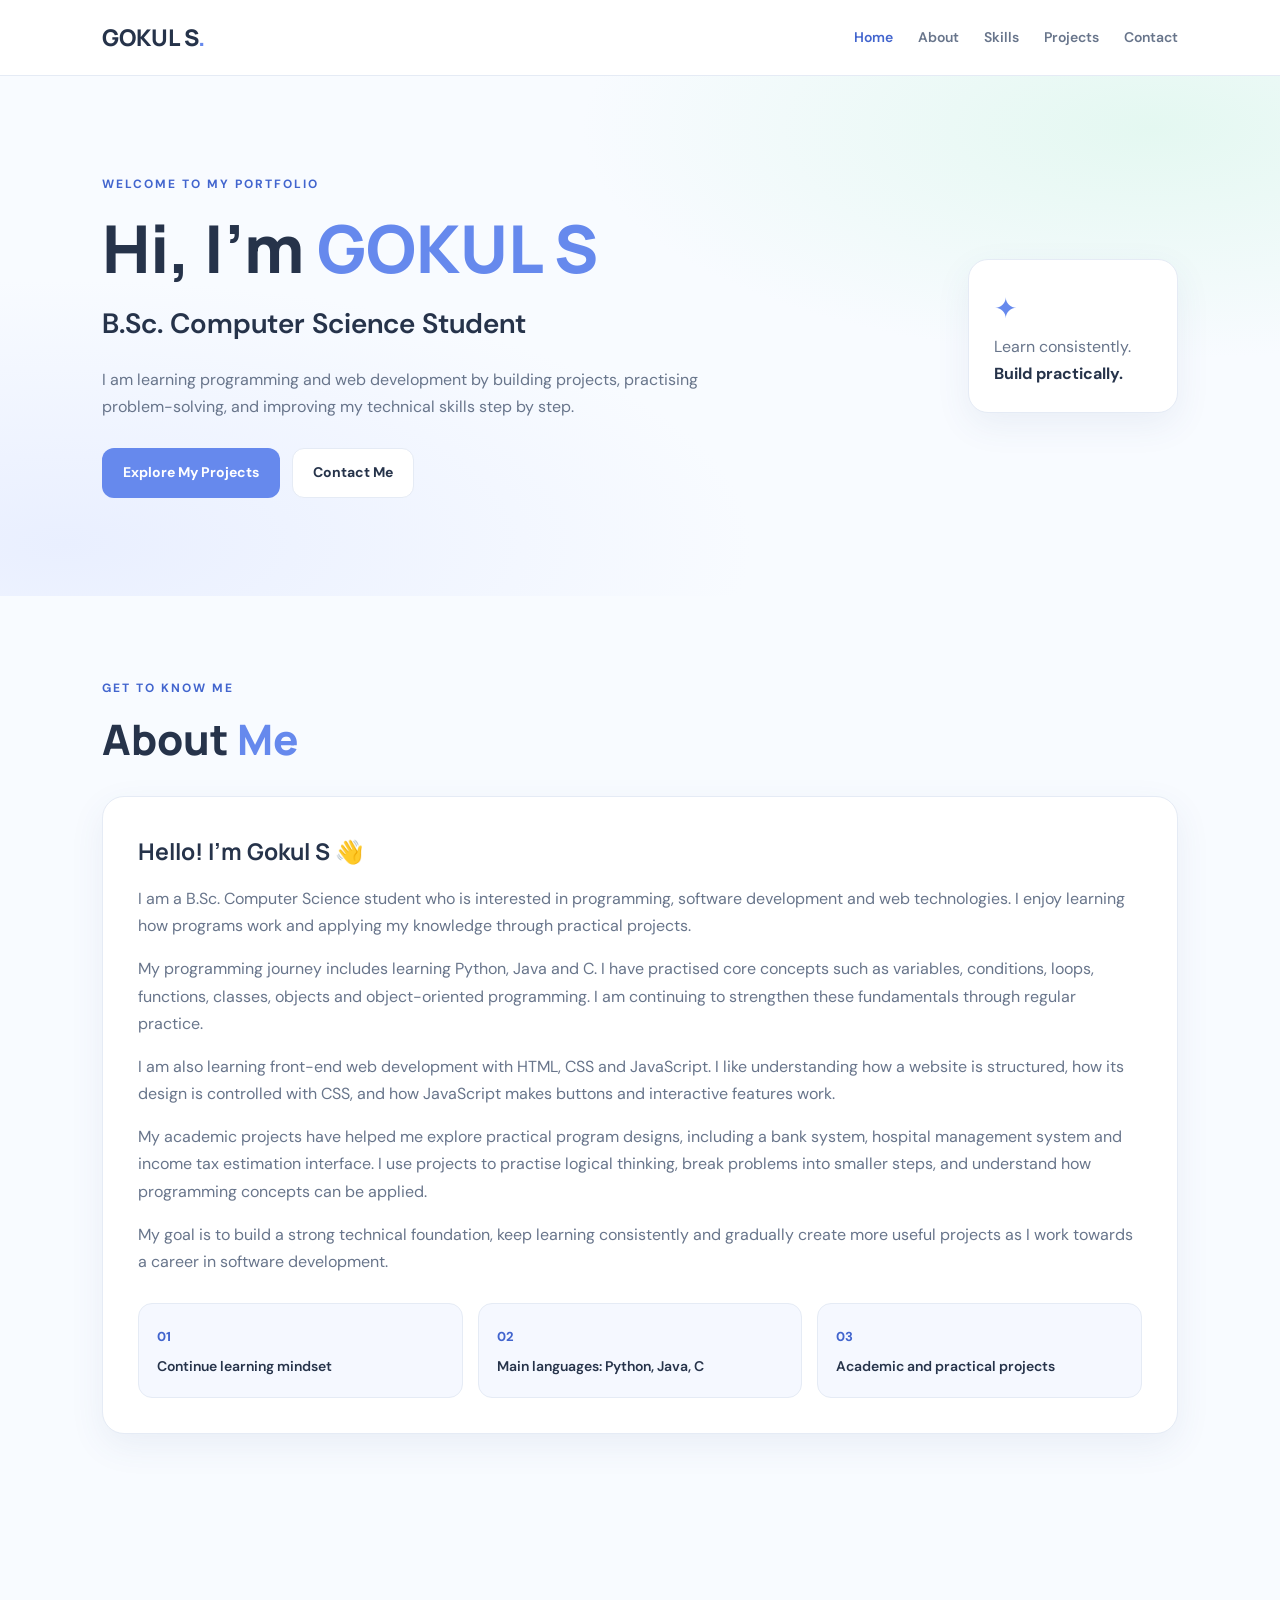
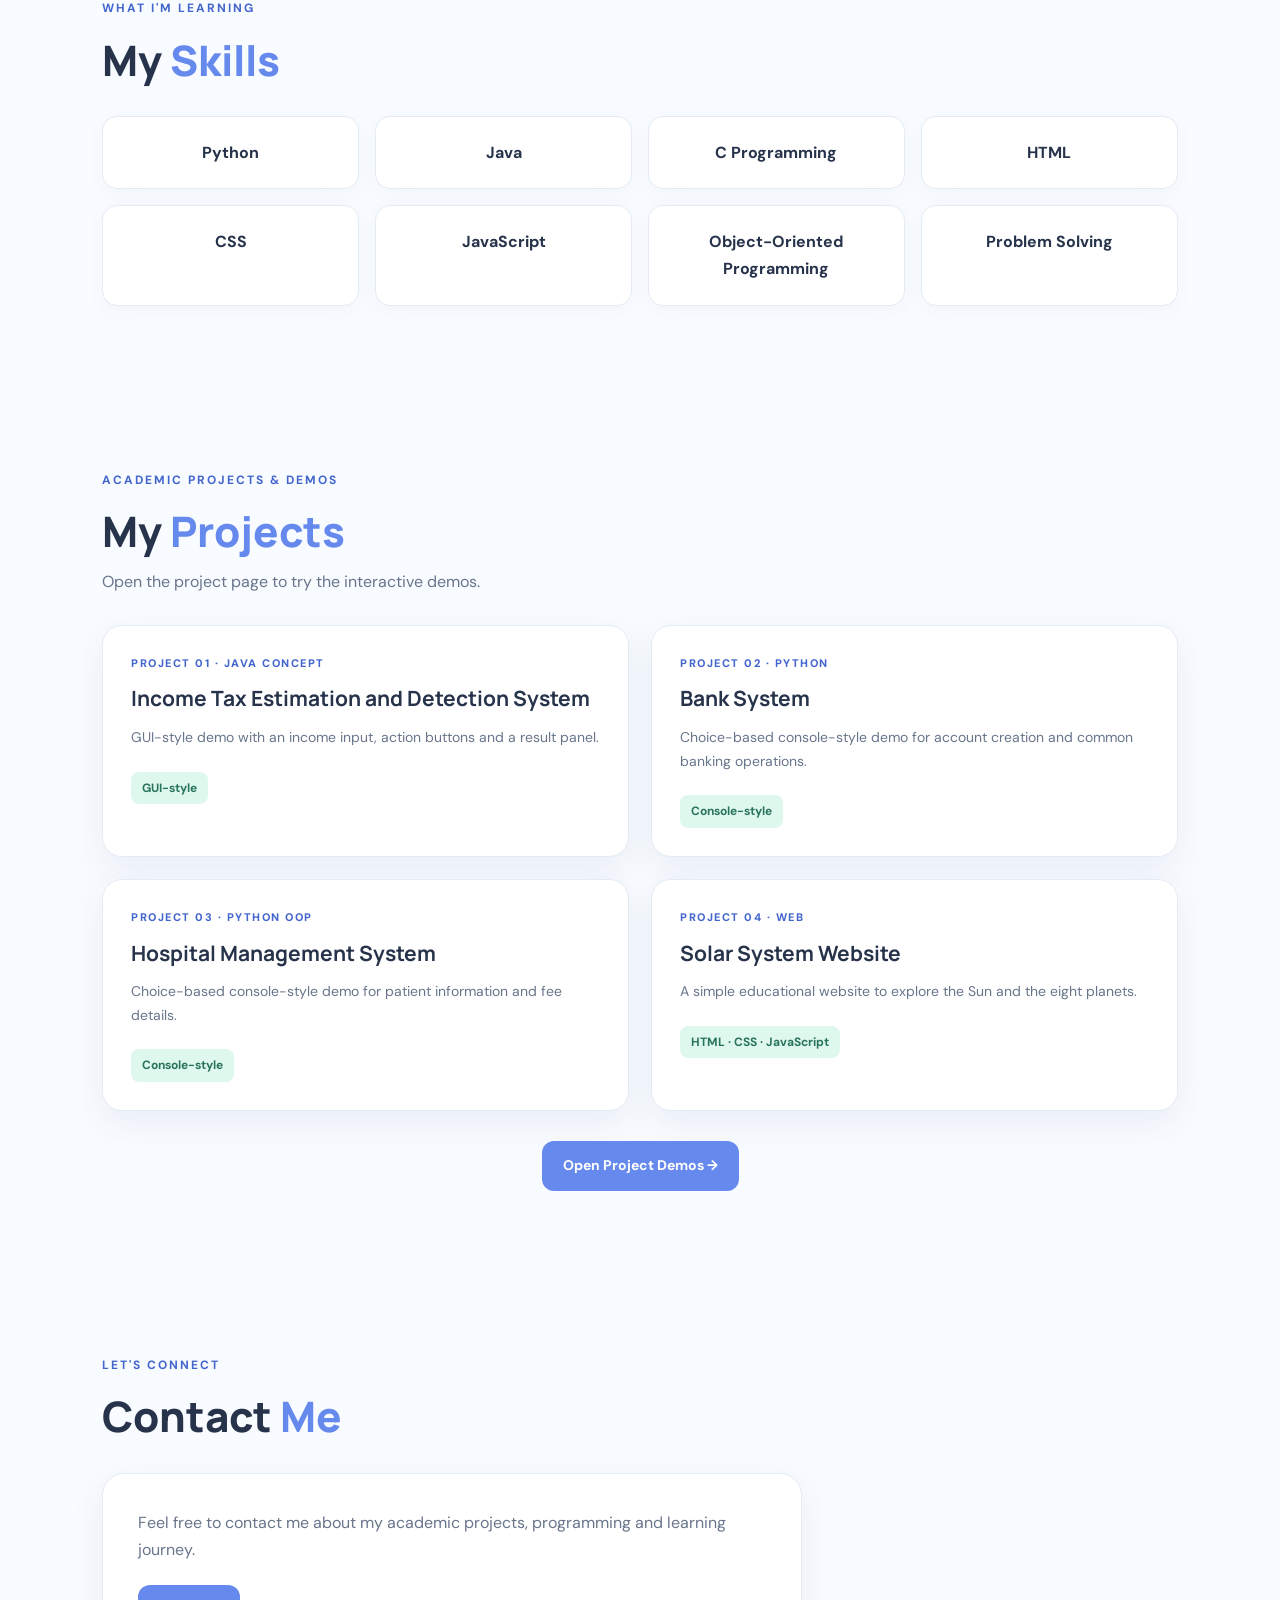
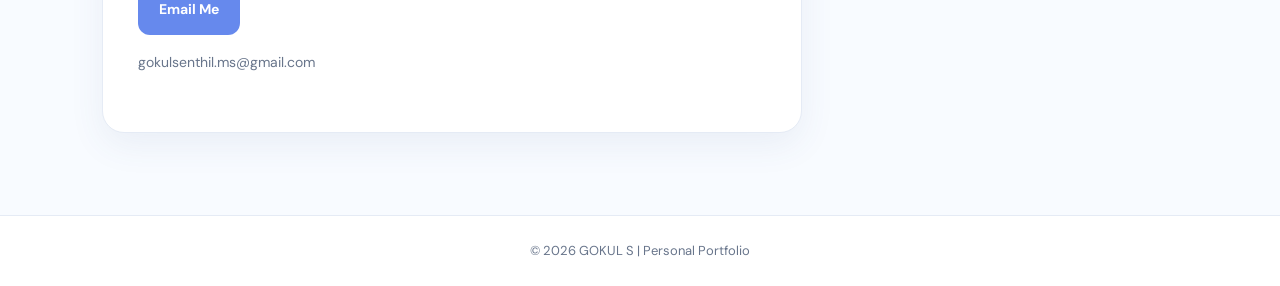
==== index.html @ 6795853d "Initial portfolio website" ====
<!DOCTYPE html>
<html lang="en">
<head>
  <meta charset="UTF-8">
  <meta name="viewport" content="width=device-width, initial-scale=1.0">
  <title>GOKUL S | Personal Portfolio</title>
  <link rel="stylesheet" href="css/style.css">
</head>
<body>
  <header class="navbar">
    <a href="index.html" class="logo">GOKUL S<span>.</span></a>
    <nav class="nav-links" aria-label="Main navigation">
      <a href="#home" class="active-link">Home</a>
      <a href="#about">About</a>
      <a href="#skills">Skills</a>
      <a href="#projects">Projects</a>
      <a href="#contact">Contact</a>
    </nav>
  </header>

  <main>
    <section id="home" class="hero section">
      <div class="hero-content">
        <p class="eyebrow">WELCOME TO MY PORTFOLIO</p>
        <h1>Hi, I'm <span>GOKUL S</span></h1>
        <h2>B.Sc. Computer Science Student</h2>
        <p class="hero-description">
          I am learning programming and web development by building projects,
          practising problem-solving, and improving my technical skills step by step.
        </p>
        <div class="hero-buttons">
          <a href="#projects" class="btn primary-btn">Explore My Projects</a>
          <a href="#contact" class="btn secondary-btn">Contact Me</a>
        </div>
      </div>
      <div class="hero-note">
        <span class="note-icon">✦</span>
        <p>Learn consistently.<br><strong>Build practically.</strong></p>
      </div>
    </section>

    <section id="about" class="section">
      <div class="section-heading">
        <p class="eyebrow">GET TO KNOW ME</p>
        <h2>About <span>Me</span></h2>
      </div>
      <div class="about-card">
        <h3>Hello! I'm Gokul S 👋</h3>
        <p>
          I am a B.Sc. Computer Science student who is interested in programming,
          software development and web technologies. I enjoy learning how programs
          work and applying my knowledge through practical projects.
        </p>
        <p>
          My programming journey includes learning Python, Java and C. I have
          practised core concepts such as variables, conditions, loops, functions,
          classes, objects and object-oriented programming. I am continuing to
          strengthen these fundamentals through regular practice.
        </p>
        <p>
          I am also learning front-end web development with HTML, CSS and
          JavaScript. I like understanding how a website is structured, how its
          design is controlled with CSS, and how JavaScript makes buttons and
          interactive features work.
        </p>
        <p>
          My academic projects have helped me explore practical program designs,
          including a bank system, hospital management system and income tax
          estimation interface. I use projects to practise logical thinking,
          break problems into smaller steps, and understand how programming
          concepts can be applied.
        </p>
        <p>
          My goal is to build a strong technical foundation, keep learning
          consistently and gradually create more useful projects as I work towards
          a career in software development.
        </p>
        <div class="facts">
          <div class="fact"><span>01</span><p>Continue learning mindset</p></div>
          <div class="fact"><span>02</span><p>Main languages: Python, Java, C</p></div>
          <div class="fact"><span>03</span><p>Academic and practical projects</p></div>
        </div>
      </div>
    </section>

    <section id="skills" class="section">
      <div class="section-heading">
        <p class="eyebrow">WHAT I'M LEARNING</p>
        <h2>My <span>Skills</span></h2>
      </div>
      <div class="skills-grid">
        <div class="skill-card">Python</div>
        <div class="skill-card">Java</div>
        <div class="skill-card">C Programming</div>
        <div class="skill-card">HTML</div>
        <div class="skill-card">CSS</div>
        <div class="skill-card">JavaScript</div>
        <div class="skill-card">Object-Oriented Programming</div>
        <div class="skill-card">Problem Solving</div>
      </div>
    </section>

    <section id="projects" class="section">
      <div class="section-heading">
        <p class="eyebrow">ACADEMIC PROJECTS & DEMOS</p>
        <h2>My <span>Projects</span></h2>
        <p class="section-intro">Open the project page to try the interactive demos.</p>
      </div>
      <div class="projects-grid">
        <article class="project-card">
          <p class="project-number">PROJECT 01 · JAVA CONCEPT</p>
          <h3>Income Tax Estimation and Detection System</h3>
          <p>GUI-style demo with an income input, action buttons and a result panel.</p>
          <span class="tag">GUI-style</span>
        </article>
        <article class="project-card">
          <p class="project-number">PROJECT 02 · PYTHON</p>
          <h3>Bank System</h3>
          <p>Choice-based console-style demo for account creation and common banking operations.</p>
          <span class="tag">Console-style</span>
        </article>
        <article class="project-card">
          <p class="project-number">PROJECT 03 · PYTHON OOP</p>
          <h3>Hospital Management System</h3>
          <p>Choice-based console-style demo for patient information and fee details.</p>
          <span class="tag">Console-style</span>
        </article>
        <article class="project-card">
          <p class="project-number">PROJECT 04 · WEB</p>
          <h3>Solar System Website</h3>
          <p>A simple educational website to explore the Sun and the eight planets.</p>
          <span class="tag">HTML · CSS · JavaScript</span>
        </article>
      </div>
      <div class="center-action">
        <a href="project.html" class="btn primary-btn">Open Project Demos →</a>
      </div>
    </section>

    <section id="contact" class="section">
      <div class="section-heading">
        <p class="eyebrow">LET'S CONNECT</p>
        <h2>Contact <span>Me</span></h2>
      </div>
      <div class="contact-card">
        <p>Feel free to contact me about my academic projects, programming and learning journey.</p>
        <a href="mailto:gokulsenthil.ms@gmail.com" class="btn primary-btn">Email Me</a>
        <p class="email-address">gokulsenthil.ms@gmail.com</p>
      </div>
    </section>
  </main>

  <footer><p>© 2026 GOKUL S | Personal Portfolio</p></footer>
  <script src="js/script.js"></script>
</body>
</html>
---- css/style.css ----
@import url('https://fonts.googleapis.com/css2?family=DM+Sans:wght@400;500;600;700&family=Manrope:wght@400;500;600;700;800&display=swap');

:root {
  --bg: #f8fbff;
  --white: #ffffff;
  --blue: #6689ed;
  --blue-dark: #4265ce;
  --mint: #dff8ee;
  --text: #26334a;
  --muted: #68758b;
  --border: #e5ebf5;
  --shadow: 0 12px 35px rgba(64, 92, 145, 0.08);
}

* {
  box-sizing: border-box;
  margin: 0;
  padding: 0;
}

html {
  scroll-behavior: smooth;
  scroll-padding-top: 90px;
}

body {
  font-family: 'DM Sans', sans-serif;
  background: var(--bg);
  color: var(--text);
  line-height: 1.7;
}

a {
  text-decoration: none;
  color: inherit;
}

button,
input,
select {
  font: inherit;
}

button {
  cursor: pointer;
}

.navbar {
  width: 100%;
  min-height: 76px;
  padding: 16px 8%;
  display: flex;
  align-items: center;
  justify-content: space-between;
  gap: 24px;
  background: rgba(255, 255, 255, 0.97);
  border-bottom: 1px solid var(--border);
  position: sticky;
  top: 0;
  z-index: 100;
}

.logo {
  font-family: 'Manrope', sans-serif;
  font-size: 23px;
  font-weight: 800;
  white-space: nowrap;
}

.logo span,
h1 span,
h2 span {
  color: var(--blue);
}

.nav-links {
  display: flex;
  align-items: center;
  flex-wrap: wrap;
  gap: 25px;
}

.nav-links a {
  color: var(--muted);
  font-size: 14px;
  font-weight: 600;
}

.nav-links a:hover,
.nav-links a.active-link {
  color: var(--blue-dark);
}

.section {
  padding: 82px 8%;
  scroll-margin-top: 76px;
}

.hero {
  min-height: 520px;
  display: flex;
  align-items: center;
  justify-content: space-between;
  gap: 40px;
  background:
    radial-gradient(ellipse at 90% 10%, #e4f8f1 0, transparent 35%),
    radial-gradient(ellipse at 5% 90%, #e9efff 0, transparent 40%),
    var(--bg);
}

.hero-content {
  max-width: 760px;
}

.eyebrow {
  color: var(--blue-dark);
  font-size: 12px;
  font-weight: 700;
  letter-spacing: 2px;
  margin-bottom: 15px;
}

.hero h1,
.demo-heading h1 {
  font-family: 'Manrope', sans-serif;
  font-size: clamp(38px, 6vw, 66px);
  line-height: 1.2;
  font-weight: 800;
  margin-bottom: 12px;
}

.hero h2 {
  font-size: clamp(20px, 3vw, 28px);
  font-weight: 600;
  margin-bottom: 18px;
}

.hero-description {
  max-width: 620px;
  color: var(--muted);
  margin-bottom: 28px;
}

.hero-buttons,
.button-row {
  display: flex;
  flex-wrap: wrap;
  gap: 12px;
}

.hero-note {
  flex: 0 0 210px;
  padding: 25px;
  border-radius: 20px;
  background: white;
  border: 1px solid var(--border);
  box-shadow: var(--shadow);
}

.note-icon {
  color: var(--blue);
  font-size: 28px;
}

.hero-note p {
  color: var(--muted);
}

.hero-note strong {
  color: var(--text);
}

.btn {
  display: inline-flex;
  justify-content: center;
  align-items: center;
  gap: 8px;
  padding: 12px 20px;
  border-radius: 12px;
  font-size: 14px;
  font-weight: 700;
  border: 1px solid transparent;
  transition: background 0.2s ease, color 0.2s ease;
}

.primary-btn {
  background: var(--blue);
  color: white;
}

.primary-btn:hover {
  background: var(--blue-dark);
}

.secondary-btn {
  background: white;
  color: var(--text);
  border-color: var(--border);
}

.secondary-btn:hover {
  background: var(--mint);
}

.section-heading {
  margin-bottom: 30px;
}

.section-heading h2,
.demo-title h2 {
  font-family: 'Manrope', sans-serif;
  font-size: clamp(30px, 4vw, 42px);
  line-height: 1.25;
  font-weight: 800;
}

.section-intro {
  color: var(--muted);
  margin-top: 10px;
}

.about-card,
.contact-card {
  background: var(--white);
  padding: 35px;
  border: 1px solid var(--border);
  border-radius: 22px;
  box-shadow: var(--shadow);
}

.about-card h3 {
  font-family: 'Manrope', sans-serif;
  font-size: 23px;
  margin-bottom: 14px;
}

.about-card > p {
  color: var(--muted);
  margin-bottom: 16px;
}

.facts {
  display: grid;
  grid-template-columns: repeat(3, minmax(0, 1fr));
  gap: 15px;
  margin-top: 28px;
}

.fact {
  padding: 18px;
  background: #f5f8ff;
  border: 1px solid var(--border);
  border-radius: 14px;
}

.fact span {
  color: var(--blue-dark);
  font-size: 13px;
  font-weight: 800;
}

.fact p {
  margin-top: 6px;
  font-weight: 600;
  font-size: 14px;
}

.skills-grid {
  display: grid;
  grid-template-columns: repeat(4, minmax(0, 1fr));
  gap: 16px;
}

.skill-card {
  padding: 22px 14px;
  text-align: center;
  font-weight: 700;
  background: white;
  border: 1px solid var(--border);
  border-radius: 15px;
  box-shadow: 0 5px 20px rgba(64, 92, 145, 0.04);
}

.skill-card:hover {
  background: var(--mint);
}

.projects-grid {
  display: grid;
  grid-template-columns: repeat(2, minmax(0, 1fr));
  gap: 22px;
}

.project-card {
  min-width: 0;
  padding: 28px;
  background: white;
  border: 1px solid var(--border);
  border-radius: 20px;
  box-shadow: var(--shadow);
}

.project-number {
  color: var(--blue-dark);
  font-size: 11px;
  letter-spacing: 1.5px;
  font-weight: 800;
  margin-bottom: 12px;
}

.project-card h3 {
  font-family: 'Manrope', sans-serif;
  font-size: 21px;
  line-height: 1.4;
  margin-bottom: 12px;
}

.project-card > p:not(.project-number) {
  color: var(--muted);
  font-size: 14px;
  margin-bottom: 18px;
}

.tag {
  display: inline-block;
  margin: 4px 5px 0 0;
  padding: 6px 11px;
  background: var(--mint);
  color: #28735c;
  border-radius: 8px;
  font-size: 12px;
  font-weight: 700;
}

.center-action {
  text-align: center;
  margin-top: 30px;
}

.contact-card {
  max-width: 700px;
}

.contact-card > p {
  color: var(--muted);
  margin-bottom: 22px;
}

.email-address {
  margin-top: 16px;
  font-size: 14px;
  overflow-wrap: anywhere;
}

footer {
  padding: 24px 8%;
  text-align: center;
  color: var(--muted);
  font-size: 13px;
  background: white;
  border-top: 1px solid var(--border);
}

/* Project demo page */

.demo-heading {
  text-align: center;
  padding-bottom: 35px;
}

.demo-heading > p:not(.eyebrow) {
  max-width: 720px;
  color: var(--muted);
  margin: 0 auto 22px;
}

.demo-heading h1 {
  margin-bottom: 16px;
}

.demo-section {
  padding-top: 45px;
}

.demo-title {
  margin-bottom: 25px;
}

.demo-title h2 {
  font-size: clamp(25px, 3.5vw, 34px);
  margin-bottom: 10px;
}

.demo-title > p:not(.project-number) {
  color: var(--muted);
}

.app-panel {
  overflow: hidden;
  background: white;
  border: 1px solid var(--border);
  border-radius: 20px;
  box-shadow: var(--shadow);
  max-width: 850px;
}

.tax-app {
  margin: 0 auto;
}

.app-topbar {
  display: flex;
  align-items: center;
  gap: 7px;
  padding: 14px 18px;
  background: #f0f4fc;
  border-bottom: 1px solid var(--border);
  font-size: 13px;
}

.app-topbar strong {
  margin-left: 10px;
}

.window-dot {
  width: 9px;
  height: 9px;
  border-radius: 50%;
  background: #aab8d2;
}

.app-body {
  padding: 28px;
}

.app-body label,
.console-controls label {
  display: block;
  font-weight: 700;
  font-size: 14px;
  margin-bottom: 8px;
}

.app-body input,
.console-controls select,
.mini-form input {
  width: 100%;
  padding: 12px 14px;
  border: 1px solid #d9e2f1;
  border-radius: 10px;
  background: white;
  color: var(--text);
  outline-color: var(--blue);
}

.app-body .button-row {
  margin-top: 16px;
}

.result-box {
  margin-top: 20px;
  padding: 17px;
  background: #f4f7ff;
  border: 1px solid var(--border);
  border-radius: 12px;
  white-space: pre-line;
}

.demo-disclaimer {
  color: var(--muted);
  font-size: 12px;
  margin-top: 14px;
}

/* Console-style bank and hospital demos */

.console-panel {
  max-width: 900px;
  overflow: hidden;
  background: #111827;
  color: #d7e5f3;
  border-radius: 18px;
  border: 1px solid #263449;
  box-shadow: var(--shadow);
}

.console-header {
  padding: 13px 18px;
  background: #1c2738;
  color: #d7e5f3;
  font: 600 13px monospace;
  border-bottom: 1px solid #344256;
}

.console-header span {
  color: #8ce1b7;
  margin-right: 9px;
}

.console-output {
  min-height: 185px;
  padding: 22px;
  white-space: pre-wrap;
  overflow-wrap: anywhere;
  font: 14px/1.8 Consolas, 'Courier New', monospace;
  color: #c7f9d4;
}

.console-controls {
  padding: 20px;
  border-top: 1px solid #344256;
  background: #182233;
}

.console-controls label {
  color: #e2e8f0;
}

.console-controls select,
.mini-form input {
  margin-bottom: 14px;
  background: #111827;
  color: #e5edf7;
  border-color: #42516a;
}

.mini-form {
  display: grid;
  grid-template-columns: repeat(2, minmax(0, 1fr));
  gap: 10px;
}

.mini-form label {
  grid-column: 1 / -1;
  margin: 0;
  font-size: 12px;
}

.mini-form input {
  margin-bottom: 8px;
}

.console-btn {
  background: #8ce1b7;
  color: #10251b;
}

.console-btn:hover {
  background: #b0f1ce;
}

.console-reset {
  background: transparent;
  border-color: #56657a;
  color: #e5edf7;
}

.console-controls .btn {
  margin: 8px 8px 0 0;
}

/* Simple Solar System website demo */

.solar-app {
  max-width: 950px;
  margin: 0 auto;
}

.solar-system-illustration {
  min-height: 235px;
  padding: 24px;
  display: flex;
  align-items: center;
  justify-content: center;
  flex-wrap: wrap;
  gap: 14px;
  background: radial-gradient(circle at center, #f1f4ff, #e9f8f4);
}

.sun-orb {
  width: 62px;
  height: 62px;
  border-radius: 50%;
  display: flex;
  align-items: center;
  justify-content: center;
  background: #ffd36b;
  color: #654615;
  font-size: 11px;
  font-weight: 800;
  box-shadow: 0 0 28px #ffe6a1;
}

.solar-planet {
  width: 44px;
  height: 44px;
  border-radius: 50%;
  border: 3px solid rgba(255, 255, 255, 0.8);
  color: #172238;
  font-size: 11px;
  font-weight: 800;
  box-shadow: 0 3px 10px rgba(35, 55, 90, 0.15);
}

.solar-planet.selected-solar-planet {
  outline: 3px solid var(--blue);
  outline-offset: 3px;
}

.mercury-planet { background: #a8abb2; }
.venus-planet { background: #e5bd88; }
.earth-planet { background: #70b9f4; }
.mars-planet { background: #e78363; }
.jupiter-planet { background: #d8b18b; }
.saturn-planet { background: #e4d09c; }
.uranus-planet { background: #9bdfe2; }
.neptune-planet { background: #6e8df2; }

.solar-info {
  padding: 28px;
}

.solar-info h3 {
  font: 800 30px 'Manrope', sans-serif;
  margin-bottom: 8px;
}

.solar-info > p:not(.eyebrow) {
  color: var(--muted);
  margin-bottom: 12px;
}

.solar-distance {
  font-size: 13px;
}

.solar-info .button-row {
  margin-top: 20px;
}

/* Responsive layout */

@media (max-width: 900px) {
  .navbar {
    padding: 15px 5%;
    flex-wrap: wrap;
  }

  .nav-links {
    gap: 15px;
  }

  .section {
    padding: 65px 5%;
  }

  .skills-grid {
    grid-template-columns: repeat(2, minmax(0, 1fr));
  }

  .hero {
    align-items: flex-start;
    flex-direction: column;
    justify-content: center;
  }

  .hero-note {
    flex-basis: auto;
    width: min(100%, 300px);
  }
}

@media (max-width: 600px) {
  .navbar {
    justify-content: center;
  }

  .logo {
    width: 100%;
    text-align: center;
  }

  .nav-links {
    justify-content: center;
    gap: 10px 14px;
  }

  .nav-links a {
    font-size: 12px;
  }

  .section {
    padding: 50px 5%;
  }

  .hero {
    min-height: 430px;
  }

  .hero h1 {
    font-size: 39px;
  }

  .about-card,
  .contact-card,
  .project-card,
  .app-body,
  .solar-info {
    padding: 22px;
  }

  .facts,
  .projects-grid {
    grid-template-columns: 1fr;
  }

  .skills-grid {
    gap: 10px;
  }

  .skill-card {
    padding: 16px 8px;
    font-size: 13px;
  }

  .mini-form {
    grid-template-columns: 1fr;
  }

  .console-output {
    font-size: 12px;
    padding: 16px;
  }

  .solar-system-illustration {
    gap: 12px;
  }
}
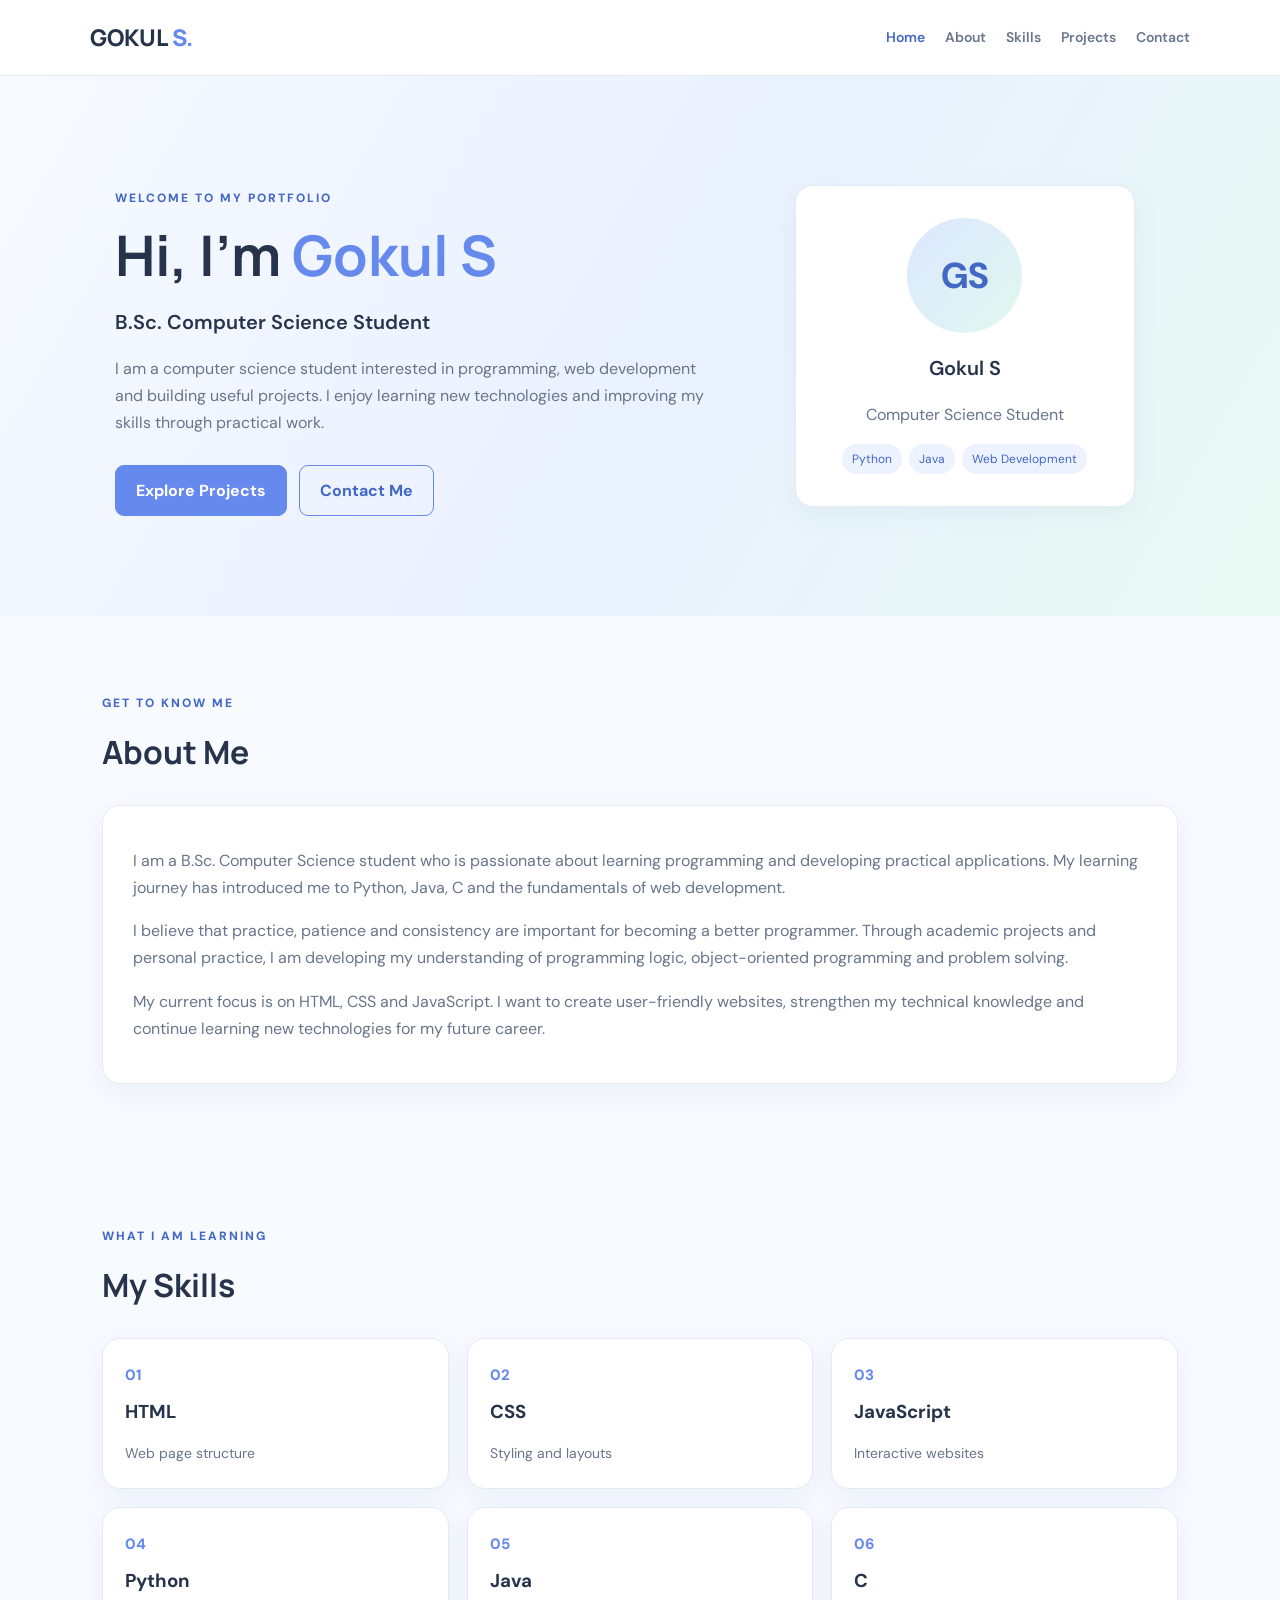
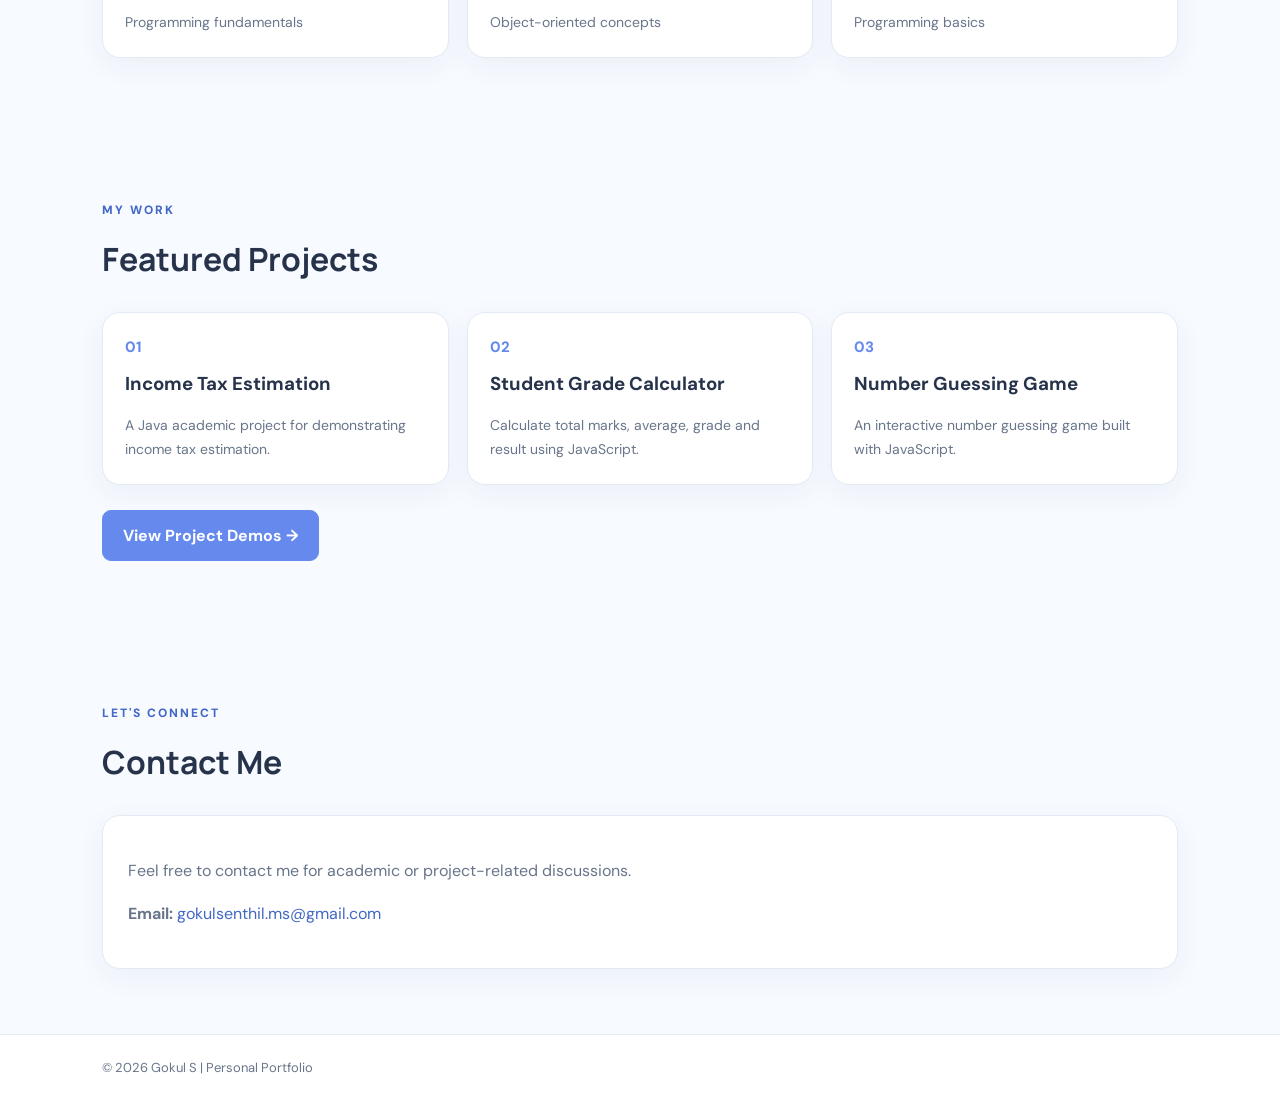
==== commit 5c1676d5: "Update portfolio navigation" ====
--- a/index.html
+++ b/index.html
@@ -1,156 +1,189 @@
 <!DOCTYPE html>
 <html lang="en">
 <head>
-  <meta charset="UTF-8">
-  <meta name="viewport" content="width=device-width, initial-scale=1.0">
-  <title>GOKUL S | Personal Portfolio</title>
-  <link rel="stylesheet" href="css/style.css">
+    <meta charset="UTF-8">
+    <meta name="viewport" content="width=device-width, initial-scale=1.0">
+    <title>Gokul S | Portfolio</title>
+    <link rel="stylesheet" href="css/style.css">
+    <script src="js/script.js" defer></script>
 </head>
 <body>
-  <header class="navbar">
-    <a href="index.html" class="logo">GOKUL S<span>.</span></a>
-    <nav class="nav-links" aria-label="Main navigation">
-      <a href="#home" class="active-link">Home</a>
-      <a href="#about">About</a>
-      <a href="#skills">Skills</a>
-      <a href="#projects">Projects</a>
-      <a href="#contact">Contact</a>
+
+<header class="navbar">
+    <a href="index.html" class="logo">GOKUL<span> S.</span></a>
+
+    <nav>
+        <a href="index.html" class="active">Home</a>
+        <a href="#about">About</a>
+        <a href="#skills">Skills</a>
+        <a href="project.html">Projects</a>
+        <a href="#contact">Contact</a>
     </nav>
-  </header>
+</header>
 
-  <main>
-    <section id="home" class="hero section">
-      <div class="hero-content">
-        <p class="eyebrow">WELCOME TO MY PORTFOLIO</p>
-        <h1>Hi, I'm <span>GOKUL S</span></h1>
-        <h2>B.Sc. Computer Science Student</h2>
-        <p class="hero-description">
-          I am learning programming and web development by building projects,
-          practising problem-solving, and improving my technical skills step by step.
-        </p>
-        <div class="hero-buttons">
-          <a href="#projects" class="btn primary-btn">Explore My Projects</a>
-          <a href="#contact" class="btn secondary-btn">Contact Me</a>
+<main>
+    <section id="home" class="hero">
+        <div class="hero-content">
+            <p class="eyebrow">WELCOME TO MY PORTFOLIO</p>
+            <h1>Hi, I'm <span>Gokul S</span></h1>
+            <h2>B.Sc. Computer Science Student</h2>
+            <p>
+                I am a computer science student interested in programming,
+                web development and building useful projects.
+                I enjoy learning new technologies and improving my skills
+                through practical work.
+            </p>
+
+            <div class="hero-buttons">
+                <a href="project.html" class="btn">Explore Projects</a>
+                <a href="#contact" class="btn btn-outline">Contact Me</a>
+            </div>
         </div>
-      </div>
-      <div class="hero-note">
-        <span class="note-icon">✦</span>
-        <p>Learn consistently.<br><strong>Build practically.</strong></p>
-      </div>
+
+        <div class="hero-card">
+            <div class="avatar">GS</div>
+            <h2>Gokul S</h2>
+            <p>Computer Science Student</p>
+
+            <div class="mini-tags">
+                <span>Python</span>
+                <span>Java</span>
+                <span>Web Development</span>
+            </div>
+        </div>
     </section>
 
     <section id="about" class="section">
-      <div class="section-heading">
         <p class="eyebrow">GET TO KNOW ME</p>
-        <h2>About <span>Me</span></h2>
-      </div>
-      <div class="about-card">
-        <h3>Hello! I'm Gokul S 👋</h3>
-        <p>
-          I am a B.Sc. Computer Science student who is interested in programming,
-          software development and web technologies. I enjoy learning how programs
-          work and applying my knowledge through practical projects.
-        </p>
-        <p>
-          My programming journey includes learning Python, Java and C. I have
-          practised core concepts such as variables, conditions, loops, functions,
-          classes, objects and object-oriented programming. I am continuing to
-          strengthen these fundamentals through regular practice.
-        </p>
-        <p>
-          I am also learning front-end web development with HTML, CSS and
-          JavaScript. I like understanding how a website is structured, how its
-          design is controlled with CSS, and how JavaScript makes buttons and
-          interactive features work.
-        </p>
-        <p>
-          My academic projects have helped me explore practical program designs,
-          including a bank system, hospital management system and income tax
-          estimation interface. I use projects to practise logical thinking,
-          break problems into smaller steps, and understand how programming
-          concepts can be applied.
-        </p>
-        <p>
-          My goal is to build a strong technical foundation, keep learning
-          consistently and gradually create more useful projects as I work towards
-          a career in software development.
-        </p>
-        <div class="facts">
-          <div class="fact"><span>01</span><p>Continue learning mindset</p></div>
-          <div class="fact"><span>02</span><p>Main languages: Python, Java, C</p></div>
-          <div class="fact"><span>03</span><p>Academic and practical projects</p></div>
+        <h2 class="section-title">About Me</h2>
+
+        <div class="about-card">
+            <p>
+                I am a B.Sc. Computer Science student who is passionate
+                about learning programming and developing practical
+                applications. My learning journey has introduced me to
+                Python, Java, C and the fundamentals of web development.
+            </p>
+
+            <p>
+                I believe that practice, patience and consistency are
+                important for becoming a better programmer. Through
+                academic projects and personal practice, I am developing
+                my understanding of programming logic, object-oriented
+                programming and problem solving.
+            </p>
+
+            <p>
+                My current focus is on HTML, CSS and JavaScript.
+                I want to create user-friendly websites, strengthen my
+                technical knowledge and continue learning new technologies
+                for my future career.
+            </p>
         </div>
-      </div>
     </section>
 
     <section id="skills" class="section">
-      <div class="section-heading">
-        <p class="eyebrow">WHAT I'M LEARNING</p>
-        <h2>My <span>Skills</span></h2>
-      </div>
-      <div class="skills-grid">
-        <div class="skill-card">Python</div>
-        <div class="skill-card">Java</div>
-        <div class="skill-card">C Programming</div>
-        <div class="skill-card">HTML</div>
-        <div class="skill-card">CSS</div>
-        <div class="skill-card">JavaScript</div>
-        <div class="skill-card">Object-Oriented Programming</div>
-        <div class="skill-card">Problem Solving</div>
-      </div>
+        <p class="eyebrow">WHAT I AM LEARNING</p>
+        <h2 class="section-title">My Skills</h2>
+
+        <div class="skills-grid">
+            <div class="skill-card">
+                <span>01</span>
+                <h3>HTML</h3>
+                <p>Web page structure</p>
+            </div>
+
+            <div class="skill-card">
+                <span>02</span>
+                <h3>CSS</h3>
+                <p>Styling and layouts</p>
+            </div>
+
+            <div class="skill-card">
+                <span>03</span>
+                <h3>JavaScript</h3>
+                <p>Interactive websites</p>
+            </div>
+
+            <div class="skill-card">
+                <span>04</span>
+                <h3>Python</h3>
+                <p>Programming fundamentals</p>
+            </div>
+
+            <div class="skill-card">
+                <span>05</span>
+                <h3>Java</h3>
+                <p>Object-oriented concepts</p>
+            </div>
+
+            <div class="skill-card">
+                <span>06</span>
+                <h3>C</h3>
+                <p>Programming basics</p>
+            </div>
+        </div>
     </section>
 
-    <section id="projects" class="section">
-      <div class="section-heading">
-        <p class="eyebrow">ACADEMIC PROJECTS & DEMOS</p>
-        <h2>My <span>Projects</span></h2>
-        <p class="section-intro">Open the project page to try the interactive demos.</p>
-      </div>
-      <div class="projects-grid">
-        <article class="project-card">
-          <p class="project-number">PROJECT 01 · JAVA CONCEPT</p>
-          <h3>Income Tax Estimation and Detection System</h3>
-          <p>GUI-style demo with an income input, action buttons and a result panel.</p>
-          <span class="tag">GUI-style</span>
-        </article>
-        <article class="project-card">
-          <p class="project-number">PROJECT 02 · PYTHON</p>
-          <h3>Bank System</h3>
-          <p>Choice-based console-style demo for account creation and common banking operations.</p>
-          <span class="tag">Console-style</span>
-        </article>
-        <article class="project-card">
-          <p class="project-number">PROJECT 03 · PYTHON OOP</p>
-          <h3>Hospital Management System</h3>
-          <p>Choice-based console-style demo for patient information and fee details.</p>
-          <span class="tag">Console-style</span>
-        </article>
-        <article class="project-card">
-          <p class="project-number">PROJECT 04 · WEB</p>
-          <h3>Solar System Website</h3>
-          <p>A simple educational website to explore the Sun and the eight planets.</p>
-          <span class="tag">HTML · CSS · JavaScript</span>
-        </article>
-      </div>
-      <div class="center-action">
-        <a href="project.html" class="btn primary-btn">Open Project Demos →</a>
-      </div>
+    <section id="projects" class="section projects-preview">
+        <p class="eyebrow">MY WORK</p>
+        <h2 class="section-title">Featured Projects</h2>
+
+        <div class="preview-grid">
+            <article class="project-card">
+                <div class="project-number">01</div>
+                <h3>Income Tax Estimation</h3>
+                <p>
+                    A Java academic project for demonstrating
+                    income tax estimation.
+                </p>
+            </article>
+
+            <article class="project-card">
+                <div class="project-number">02</div>
+                <h3>Student Grade Calculator</h3>
+                <p>
+                    Calculate total marks, average, grade and result
+                    using JavaScript.
+                </p>
+            </article>
+
+            <article class="project-card">
+                <div class="project-number">03</div>
+                <h3>Number Guessing Game</h3>
+                <p>
+                    An interactive number guessing game built
+                    with JavaScript.
+                </p>
+            </article>
+        </div>
+
+        <a href="project.html" class="btn">View Project Demos →</a>
     </section>
 
     <section id="contact" class="section">
-      <div class="section-heading">
         <p class="eyebrow">LET'S CONNECT</p>
-        <h2>Contact <span>Me</span></h2>
-      </div>
-      <div class="contact-card">
-        <p>Feel free to contact me about my academic projects, programming and learning journey.</p>
-        <a href="mailto:gokulsenthil.ms@gmail.com" class="btn primary-btn">Email Me</a>
-        <p class="email-address">gokulsenthil.ms@gmail.com</p>
-      </div>
+        <h2 class="section-title">Contact Me</h2>
+
+        <div class="contact-card">
+            <p>
+                Feel free to contact me for academic or
+                project-related discussions.
+            </p>
+
+            <p>
+                <strong>Email:</strong>
+                <a href="mailto:gokulsenthil.ms@gmail.com">
+                    gokulsenthil.ms@gmail.com
+                </a>
+            </p>
+        </div>
     </section>
-  </main>
+</main>
 
-  <footer><p>© 2026 GOKUL S | Personal Portfolio</p></footer>
-  <script src="js/script.js"></script>
+<footer>
+    <p>© 2026 Gokul S | Personal Portfolio</p>
+</footer>
+
 </body>
 </html>
--- a/css/style.css
+++ b/css/style.css
@@ -1,738 +1,500 @@
 @import url('https://fonts.googleapis.com/css2?family=DM+Sans:wght@400;500;600;700&family=Manrope:wght@400;500;600;700;800&display=swap');
 
 :root {
-  --bg: #f8fbff;
-  --white: #ffffff;
-  --blue: #6689ed;
-  --blue-dark: #4265ce;
-  --mint: #dff8ee;
-  --text: #26334a;
-  --muted: #68758b;
-  --border: #e5ebf5;
-  --shadow: 0 12px 35px rgba(64, 92, 145, 0.08);
+    --blue: #6689ed;
+    --blue-dark: #4267c5;
+    --mint: #e0f7ee;
+    --background: #f7faff;
+    --white: #ffffff;
+    --text: #26334b;
+    --muted: #68758a;
+    --border: #e3eaf5;
 }
 
 * {
-  box-sizing: border-box;
-  margin: 0;
-  padding: 0;
-}
-
-html {
-  scroll-behavior: smooth;
-  scroll-padding-top: 90px;
+    box-sizing: border-box;
+    scroll-behavior: smooth;
 }
 
 body {
-  font-family: 'DM Sans', sans-serif;
-  background: var(--bg);
-  color: var(--text);
-  line-height: 1.7;
+    margin: 0;
+    font-family: 'DM Sans', Arial, sans-serif;
+    color: var(--text);
+    background: var(--background);
+    line-height: 1.7;
 }
 
 a {
-  text-decoration: none;
-  color: inherit;
-}
-
-button,
-input,
-select {
-  font: inherit;
+    color: inherit;
+    text-decoration: none;
+}
+
+.navbar {
+    display: flex;
+    align-items: center;
+    justify-content: space-between;
+    gap: 20px;
+    padding: 18px 7%;
+    background: rgba(255, 255, 255, 0.96);
+    border-bottom: 1px solid var(--border);
+    position: sticky;
+    top: 0;
+    z-index: 10;
+}
+
+.logo {
+    font-family: 'Manrope', sans-serif;
+    font-weight: 800;
+    font-size: 23px;
+}
+
+.logo span,
+.hero h1 span,
+.page-heading h1 span {
+    color: var(--blue);
+}
+
+.navbar nav {
+    display: flex;
+    flex-wrap: wrap;
+    gap: 20px;
+}
+
+.navbar nav a {
+    color: var(--muted);
+    font-size: 14px;
+    font-weight: 600;
+}
+
+.navbar nav a:hover,
+.navbar nav a.active {
+    color: var(--blue-dark);
+}
+
+.hero {
+    min-height: 540px;
+    display: grid;
+    grid-template-columns: 1.5fr 1fr;
+    align-items: center;
+    gap: 50px;
+    padding: 80px 9%;
+    background: linear-gradient(120deg, #f7faff, #eaf1ff, #e8faf3);
+}
+
+.hero-content {
+    max-width: 650px;
+}
+
+.eyebrow {
+    color: var(--blue-dark);
+    font-size: 12px;
+    font-weight: 800;
+    letter-spacing: 2px;
+}
+
+.hero h1,
+.page-heading h1 {
+    margin: 10px 0;
+    font-family: 'Manrope', sans-serif;
+    font-size: clamp(36px, 5vw, 56px);
+    line-height: 1.2;
+}
+
+.hero h2 {
+    font-size: 20px;
+    font-weight: 600;
+}
+
+.hero-content > p:not(.eyebrow),
+.page-heading > p:not(.eyebrow) {
+    color: var(--muted);
+    max-width: 600px;
+}
+
+.hero-buttons {
+    display: flex;
+    flex-wrap: wrap;
+    gap: 12px;
+    margin-top: 28px;
+}
+
+.btn {
+    display: inline-block;
+    padding: 11px 20px;
+    border: 1px solid var(--blue);
+    border-radius: 9px;
+    background: var(--blue);
+    color: white;
+    font-weight: 700;
+    cursor: pointer;
+}
+
+.btn:hover {
+    background: var(--blue-dark);
+}
+
+.btn-outline {
+    background: transparent;
+    color: var(--blue-dark);
+}
+
+.hero-card,
+.about-card,
+.skill-card,
+.project-card,
+.contact-card,
+.demo-card {
+    background: var(--white);
+    border: 1px solid var(--border);
+    border-radius: 18px;
+    box-shadow: 0 8px 28px rgba(47, 77, 130, 0.06);
+}
+
+.hero-card {
+    max-width: 340px;
+    width: 100%;
+    justify-self: center;
+    padding: 32px 22px;
+    text-align: center;
+}
+
+.avatar {
+    width: 115px;
+    height: 115px;
+    display: grid;
+    place-items: center;
+    margin: 0 auto 18px;
+    border-radius: 50%;
+    background: linear-gradient(135deg, #dce7ff, #dff8ee);
+    color: var(--blue-dark);
+    font-size: 36px;
+    font-weight: 800;
+}
+
+.hero-card h2 {
+    margin-bottom: 0;
+}
+
+.hero-card p {
+    color: var(--muted);
+}
+
+.mini-tags {
+    display: flex;
+    justify-content: center;
+    flex-wrap: wrap;
+    gap: 7px;
+}
+
+.mini-tags span {
+    padding: 5px 10px;
+    border-radius: 20px;
+    background: #edf2ff;
+    color: var(--blue-dark);
+    font-size: 12px;
+}
+
+.section {
+    padding: 65px 8%;
+    scroll-margin-top: 90px;
+}
+
+.section-title {
+    margin: 5px 0 25px;
+    font-family: 'Manrope', sans-serif;
+    font-size: 32px;
+}
+
+.about-card {
+    padding: 25px 30px;
+}
+
+.about-card p {
+    color: var(--muted);
+}
+
+.skills-grid,
+.preview-grid {
+    display: grid;
+    grid-template-columns: repeat(3, minmax(0, 1fr));
+    gap: 18px;
+}
+
+.skill-card,
+.project-card {
+    padding: 22px;
+}
+
+.skill-card span,
+.project-number {
+    color: var(--blue);
+    font-weight: 800;
+    font-size: 15px;
+}
+
+.skill-card h3,
+.project-card h3 {
+    margin: 8px 0 4px;
+}
+
+.skill-card p,
+.project-card p {
+    margin-bottom: 0;
+    color: var(--muted);
+    font-size: 14px;
+}
+
+.projects-preview > .btn {
+    margin-top: 25px;
+}
+
+.contact-card {
+    padding: 25px;
+}
+
+.contact-card p {
+    color: var(--muted);
+}
+
+.contact-card a {
+    color: var(--blue-dark);
+    overflow-wrap: anywhere;
+}
+
+.page-heading {
+    text-align: center;
+    padding: 65px 20px 35px;
+    background: linear-gradient(120deg, #f0f5ff, #e4f8f0);
+}
+
+.page-heading > p:not(.eyebrow) {
+    margin: 12px auto;
+}
+
+.demo-section {
+    max-width: 1000px;
+    margin: auto;
+    display: grid;
+    gap: 28px;
+}
+
+.demo-card {
+    padding: 28px;
+}
+
+.demo-heading {
+    display: flex;
+    align-items: flex-start;
+    gap: 15px;
+}
+
+.demo-heading h2 {
+    margin: 0;
+    font-family: 'Manrope', sans-serif;
+    font-size: 23px;
+    line-height: 1.4;
+}
+
+.demo-heading p {
+    margin: 4px 0;
+    color: var(--muted);
+    font-size: 13px;
+}
+
+.demo-card > p {
+    color: var(--muted);
+}
+
+.demo-box {
+    margin-top: 22px;
+    padding: 22px;
+    background: #f7faff;
+    border: 1px solid var(--border);
+    border-radius: 12px;
+}
+
+label {
+    display: block;
+    margin: 12px 0 5px;
+    font-size: 14px;
+    font-weight: 700;
+}
+
+input {
+    width: 100%;
+    padding: 12px;
+    border: 1px solid #cbd7e9;
+    border-radius: 8px;
+    background: white;
+    color: var(--text);
+    font: inherit;
+}
+
+input:focus {
+    outline: 2px solid #b8caff;
+    border-color: var(--blue);
 }
 
 button {
-  cursor: pointer;
-}
-
-.navbar {
-  width: 100%;
-  min-height: 76px;
-  padding: 16px 8%;
-  display: flex;
-  align-items: center;
-  justify-content: space-between;
-  gap: 24px;
-  background: rgba(255, 255, 255, 0.97);
-  border-bottom: 1px solid var(--border);
-  position: sticky;
-  top: 0;
-  z-index: 100;
-}
-
-.logo {
-  font-family: 'Manrope', sans-serif;
-  font-size: 23px;
-  font-weight: 800;
-  white-space: nowrap;
-}
-
-.logo span,
-h1 span,
-h2 span {
-  color: var(--blue);
-}
-
-.nav-links {
-  display: flex;
-  align-items: center;
-  flex-wrap: wrap;
-  gap: 25px;
-}
-
-.nav-links a {
-  color: var(--muted);
-  font-size: 14px;
-  font-weight: 600;
-}
-
-.nav-links a:hover,
-.nav-links a.active-link {
-  color: var(--blue-dark);
-}
-
-.section {
-  padding: 82px 8%;
-  scroll-margin-top: 76px;
-}
-
-.hero {
-  min-height: 520px;
-  display: flex;
-  align-items: center;
-  justify-content: space-between;
-  gap: 40px;
-  background:
-    radial-gradient(ellipse at 90% 10%, #e4f8f1 0, transparent 35%),
-    radial-gradient(ellipse at 5% 90%, #e9efff 0, transparent 40%),
-    var(--bg);
-}
-
-.hero-content {
-  max-width: 760px;
-}
-
-.eyebrow {
-  color: var(--blue-dark);
-  font-size: 12px;
-  font-weight: 700;
-  letter-spacing: 2px;
-  margin-bottom: 15px;
-}
-
-.hero h1,
-.demo-heading h1 {
-  font-family: 'Manrope', sans-serif;
-  font-size: clamp(38px, 6vw, 66px);
-  line-height: 1.2;
-  font-weight: 800;
-  margin-bottom: 12px;
-}
-
-.hero h2 {
-  font-size: clamp(20px, 3vw, 28px);
-  font-weight: 600;
-  margin-bottom: 18px;
-}
-
-.hero-description {
-  max-width: 620px;
-  color: var(--muted);
-  margin-bottom: 28px;
-}
-
-.hero-buttons,
-.button-row {
-  display: flex;
-  flex-wrap: wrap;
-  gap: 12px;
-}
-
-.hero-note {
-  flex: 0 0 210px;
-  padding: 25px;
-  border-radius: 20px;
-  background: white;
-  border: 1px solid var(--border);
-  box-shadow: var(--shadow);
-}
-
-.note-icon {
-  color: var(--blue);
-  font-size: 28px;
-}
-
-.hero-note p {
-  color: var(--muted);
-}
-
-.hero-note strong {
-  color: var(--text);
-}
-
-.btn {
-  display: inline-flex;
-  justify-content: center;
-  align-items: center;
-  gap: 8px;
-  padding: 12px 20px;
-  border-radius: 12px;
-  font-size: 14px;
-  font-weight: 700;
-  border: 1px solid transparent;
-  transition: background 0.2s ease, color 0.2s ease;
-}
-
-.primary-btn {
-  background: var(--blue);
-  color: white;
-}
-
-.primary-btn:hover {
-  background: var(--blue-dark);
+    padding: 11px 16px;
+    margin-top: 14px;
+    border: 0;
+    border-radius: 8px;
+    background: var(--blue);
+    color: white;
+    font: inherit;
+    font-weight: 700;
+    cursor: pointer;
+}
+
+button:hover {
+    background: var(--blue-dark);
+}
+
+button:disabled {
+    opacity: 0.55;
+    cursor: not-allowed;
 }
 
 .secondary-btn {
-  background: white;
-  color: var(--text);
-  border-color: var(--border);
+    margin-left: 7px;
+    background: #dfe8fb;
+    color: #3558a3;
 }
 
 .secondary-btn:hover {
-  background: var(--mint);
-}
-
-.section-heading {
-  margin-bottom: 30px;
-}
-
-.section-heading h2,
-.demo-title h2 {
-  font-family: 'Manrope', sans-serif;
-  font-size: clamp(30px, 4vw, 42px);
-  line-height: 1.25;
-  font-weight: 800;
-}
-
-.section-intro {
-  color: var(--muted);
-  margin-top: 10px;
-}
-
-.about-card,
-.contact-card {
-  background: var(--white);
-  padding: 35px;
-  border: 1px solid var(--border);
-  border-radius: 22px;
-  box-shadow: var(--shadow);
-}
-
-.about-card h3 {
-  font-family: 'Manrope', sans-serif;
-  font-size: 23px;
-  margin-bottom: 14px;
-}
-
-.about-card > p {
-  color: var(--muted);
-  margin-bottom: 16px;
-}
-
-.facts {
-  display: grid;
-  grid-template-columns: repeat(3, minmax(0, 1fr));
-  gap: 15px;
-  margin-top: 28px;
-}
-
-.fact {
-  padding: 18px;
-  background: #f5f8ff;
-  border: 1px solid var(--border);
-  border-radius: 14px;
-}
-
-.fact span {
-  color: var(--blue-dark);
-  font-size: 13px;
-  font-weight: 800;
-}
-
-.fact p {
-  margin-top: 6px;
-  font-weight: 600;
-  font-size: 14px;
-}
-
-.skills-grid {
-  display: grid;
-  grid-template-columns: repeat(4, minmax(0, 1fr));
-  gap: 16px;
-}
-
-.skill-card {
-  padding: 22px 14px;
-  text-align: center;
-  font-weight: 700;
-  background: white;
-  border: 1px solid var(--border);
-  border-radius: 15px;
-  box-shadow: 0 5px 20px rgba(64, 92, 145, 0.04);
-}
-
-.skill-card:hover {
-  background: var(--mint);
-}
-
-.projects-grid {
-  display: grid;
-  grid-template-columns: repeat(2, minmax(0, 1fr));
-  gap: 22px;
-}
-
-.project-card {
-  min-width: 0;
-  padding: 28px;
-  background: white;
-  border: 1px solid var(--border);
-  border-radius: 20px;
-  box-shadow: var(--shadow);
-}
-
-.project-number {
-  color: var(--blue-dark);
-  font-size: 11px;
-  letter-spacing: 1.5px;
-  font-weight: 800;
-  margin-bottom: 12px;
-}
-
-.project-card h3 {
-  font-family: 'Manrope', sans-serif;
-  font-size: 21px;
-  line-height: 1.4;
-  margin-bottom: 12px;
-}
-
-.project-card > p:not(.project-number) {
-  color: var(--muted);
-  font-size: 14px;
-  margin-bottom: 18px;
-}
-
-.tag {
-  display: inline-block;
-  margin: 4px 5px 0 0;
-  padding: 6px 11px;
-  background: var(--mint);
-  color: #28735c;
-  border-radius: 8px;
-  font-size: 12px;
-  font-weight: 700;
-}
-
-.center-action {
-  text-align: center;
-  margin-top: 30px;
-}
-
-.contact-card {
-  max-width: 700px;
-}
-
-.contact-card > p {
-  color: var(--muted);
-  margin-bottom: 22px;
-}
-
-.email-address {
-  margin-top: 16px;
-  font-size: 14px;
-  overflow-wrap: anywhere;
+    background: #cfddf7;
+}
+
+.result-box {
+    min-height: 50px;
+    margin-top: 18px;
+    padding: 14px;
+    border-radius: 9px;
+    background: var(--mint);
+    color: #245c49;
+    overflow-wrap: anywhere;
+}
+
+.result-box p {
+    margin: 4px 0;
+}
+
+.marks-grid {
+    display: grid;
+    grid-template-columns: 1fr 1fr;
+    gap: 5px 14px;
+}
+
+.full-width {
+    grid-column: 1 / -1;
+}
+
+.game-box {
+    text-align: center;
+}
+
+.game-box label {
+    text-align: left;
+}
+
+.game-icon {
+    display: grid;
+    place-items: center;
+    width: 65px;
+    height: 65px;
+    margin: auto;
+    border-radius: 50%;
+    background: #e0f7ee;
+    color: #27866a;
+    font-size: 30px;
+    font-weight: 800;
+}
+
+.game-box button {
+    width: 100%;
+}
+
+.game-box .secondary-btn {
+    margin-left: 0;
+}
+
+.attempt-line {
+    color: var(--muted);
 }
 
 footer {
-  padding: 24px 8%;
-  text-align: center;
-  color: var(--muted);
-  font-size: 13px;
-  background: white;
-  border-top: 1px solid var(--border);
-}
-
-/* Project demo page */
-
-.demo-heading {
-  text-align: center;
-  padding-bottom: 35px;
-}
-
-.demo-heading > p:not(.eyebrow) {
-  max-width: 720px;
-  color: var(--muted);
-  margin: 0 auto 22px;
-}
-
-.demo-heading h1 {
-  margin-bottom: 16px;
-}
-
-.demo-section {
-  padding-top: 45px;
-}
-
-.demo-title {
-  margin-bottom: 25px;
-}
-
-.demo-title h2 {
-  font-size: clamp(25px, 3.5vw, 34px);
-  margin-bottom: 10px;
-}
-
-.demo-title > p:not(.project-number) {
-  color: var(--muted);
-}
-
-.app-panel {
-  overflow: hidden;
-  background: white;
-  border: 1px solid var(--border);
-  border-radius: 20px;
-  box-shadow: var(--shadow);
-  max-width: 850px;
-}
-
-.tax-app {
-  margin: 0 auto;
-}
-
-.app-topbar {
-  display: flex;
-  align-items: center;
-  gap: 7px;
-  padding: 14px 18px;
-  background: #f0f4fc;
-  border-bottom: 1px solid var(--border);
-  font-size: 13px;
-}
-
-.app-topbar strong {
-  margin-left: 10px;
-}
-
-.window-dot {
-  width: 9px;
-  height: 9px;
-  border-radius: 50%;
-  background: #aab8d2;
-}
-
-.app-body {
-  padding: 28px;
-}
-
-.app-body label,
-.console-controls label {
-  display: block;
-  font-weight: 700;
-  font-size: 14px;
-  margin-bottom: 8px;
-}
-
-.app-body input,
-.console-controls select,
-.mini-form input {
-  width: 100%;
-  padding: 12px 14px;
-  border: 1px solid #d9e2f1;
-  border-radius: 10px;
-  background: white;
-  color: var(--text);
-  outline-color: var(--blue);
-}
-
-.app-body .button-row {
-  margin-top: 16px;
-}
-
-.result-box {
-  margin-top: 20px;
-  padding: 17px;
-  background: #f4f7ff;
-  border: 1px solid var(--border);
-  border-radius: 12px;
-  white-space: pre-line;
-}
-
-.demo-disclaimer {
-  color: var(--muted);
-  font-size: 12px;
-  margin-top: 14px;
-}
-
-/* Console-style bank and hospital demos */
-
-.console-panel {
-  max-width: 900px;
-  overflow: hidden;
-  background: #111827;
-  color: #d7e5f3;
-  border-radius: 18px;
-  border: 1px solid #263449;
-  box-shadow: var(--shadow);
-}
-
-.console-header {
-  padding: 13px 18px;
-  background: #1c2738;
-  color: #d7e5f3;
-  font: 600 13px monospace;
-  border-bottom: 1px solid #344256;
-}
-
-.console-header span {
-  color: #8ce1b7;
-  margin-right: 9px;
-}
-
-.console-output {
-  min-height: 185px;
-  padding: 22px;
-  white-space: pre-wrap;
-  overflow-wrap: anywhere;
-  font: 14px/1.8 Consolas, 'Courier New', monospace;
-  color: #c7f9d4;
-}
-
-.console-controls {
-  padding: 20px;
-  border-top: 1px solid #344256;
-  background: #182233;
-}
-
-.console-controls label {
-  color: #e2e8f0;
-}
-
-.console-controls select,
-.mini-form input {
-  margin-bottom: 14px;
-  background: #111827;
-  color: #e5edf7;
-  border-color: #42516a;
-}
-
-.mini-form {
-  display: grid;
-  grid-template-columns: repeat(2, minmax(0, 1fr));
-  gap: 10px;
-}
-
-.mini-form label {
-  grid-column: 1 / -1;
-  margin: 0;
-  font-size: 12px;
-}
-
-.mini-form input {
-  margin-bottom: 8px;
-}
-
-.console-btn {
-  background: #8ce1b7;
-  color: #10251b;
-}
-
-.console-btn:hover {
-  background: #b0f1ce;
-}
-
-.console-reset {
-  background: transparent;
-  border-color: #56657a;
-  color: #e5edf7;
-}
-
-.console-controls .btn {
-  margin: 8px 8px 0 0;
-}
-
-/* Simple Solar System website demo */
-
-.solar-app {
-  max-width: 950px;
-  margin: 0 auto;
-}
-
-.solar-system-illustration {
-  min-height: 235px;
-  padding: 24px;
-  display: flex;
-  align-items: center;
-  justify-content: center;
-  flex-wrap: wrap;
-  gap: 14px;
-  background: radial-gradient(circle at center, #f1f4ff, #e9f8f4);
-}
-
-.sun-orb {
-  width: 62px;
-  height: 62px;
-  border-radius: 50%;
-  display: flex;
-  align-items: center;
-  justify-content: center;
-  background: #ffd36b;
-  color: #654615;
-  font-size: 11px;
-  font-weight: 800;
-  box-shadow: 0 0 28px #ffe6a1;
-}
-
-.solar-planet {
-  width: 44px;
-  height: 44px;
-  border-radius: 50%;
-  border: 3px solid rgba(255, 255, 255, 0.8);
-  color: #172238;
-  font-size: 11px;
-  font-weight: 800;
-  box-shadow: 0 3px 10px rgba(35, 55, 90, 0.15);
-}
-
-.solar-planet.selected-solar-planet {
-  outline: 3px solid var(--blue);
-  outline-offset: 3px;
-}
-
-.mercury-planet { background: #a8abb2; }
-.venus-planet { background: #e5bd88; }
-.earth-planet { background: #70b9f4; }
-.mars-planet { background: #e78363; }
-.jupiter-planet { background: #d8b18b; }
-.saturn-planet { background: #e4d09c; }
-.uranus-planet { background: #9bdfe2; }
-.neptune-planet { background: #6e8df2; }
-
-.solar-info {
-  padding: 28px;
-}
-
-.solar-info h3 {
-  font: 800 30px 'Manrope', sans-serif;
-  margin-bottom: 8px;
-}
-
-.solar-info > p:not(.eyebrow) {
-  color: var(--muted);
-  margin-bottom: 12px;
-}
-
-.solar-distance {
-  font-size: 13px;
-}
-
-.solar-info .button-row {
-  margin-top: 20px;
-}
-
-/* Responsive layout */
-
-@media (max-width: 900px) {
-  .navbar {
-    padding: 15px 5%;
+    display: flex;
     flex-wrap: wrap;
-  }
-
-  .nav-links {
-    gap: 15px;
-  }
-
-  .section {
-    padding: 65px 5%;
-  }
-
-  .skills-grid {
-    grid-template-columns: repeat(2, minmax(0, 1fr));
-  }
-
-  .hero {
-    align-items: flex-start;
-    flex-direction: column;
-    justify-content: center;
-  }
-
-  .hero-note {
-    flex-basis: auto;
-    width: min(100%, 300px);
-  }
-}
-
-@media (max-width: 600px) {
-  .navbar {
-    justify-content: center;
-  }
-
-  .logo {
-    width: 100%;
-    text-align: center;
-  }
-
-  .nav-links {
-    justify-content: center;
-    gap: 10px 14px;
-  }
-
-  .nav-links a {
-    font-size: 12px;
-  }
-
-  .section {
-    padding: 50px 5%;
-  }
-
-  .hero {
-    min-height: 430px;
-  }
-
-  .hero h1 {
-    font-size: 39px;
-  }
-
-  .about-card,
-  .contact-card,
-  .project-card,
-  .app-body,
-  .solar-info {
-    padding: 22px;
-  }
-
-  .facts,
-  .projects-grid {
-    grid-template-columns: 1fr;
-  }
-
-  .skills-grid {
-    gap: 10px;
-  }
-
-  .skill-card {
-    padding: 16px 8px;
+    align-items: center;
+    justify-content: space-between;
+    gap: 12px;
+    padding: 22px 8%;
+    background: white;
+    border-top: 1px solid var(--border);
+    color: var(--muted);
     font-size: 13px;
-  }
-
-  .mini-form {
-    grid-template-columns: 1fr;
-  }
-
-  .console-output {
-    font-size: 12px;
-    padding: 16px;
-  }
-
-  .solar-system-illustration {
-    gap: 12px;
-  }
+}
+
+footer p {
+    margin: 0;
+}
+
+footer a {
+    color: var(--blue-dark);
+    font-weight: 700;
+}
+
+@media (max-width: 760px) {
+    .navbar {
+        flex-direction: column;
+        padding: 15px 5%;
+    }
+
+    .navbar nav {
+        justify-content: center;
+        gap: 10px 16px;
+    }
+
+    .hero {
+        grid-template-columns: 1fr;
+        padding: 55px 7%;
+        gap: 30px;
+    }
+
+    .hero-card {
+        max-width: 100%;
+    }
+
+    .section {
+        padding: 45px 6%;
+    }
+
+    .skills-grid,
+    .preview-grid {
+        grid-template-columns: 1fr;
+    }
+
+    .demo-card {
+        padding: 20px;
+    }
+
+    .demo-heading h2 {
+        font-size: 20px;
+    }
+
+    .demo-box {
+        padding: 15px;
+    }
+
+    .marks-grid {
+        grid-template-columns: 1fr;
+    }
+
+    .full-width {
+        grid-column: auto;
+    }
+}
+navbar nav a.active {
+    color: #6689ed;
 }
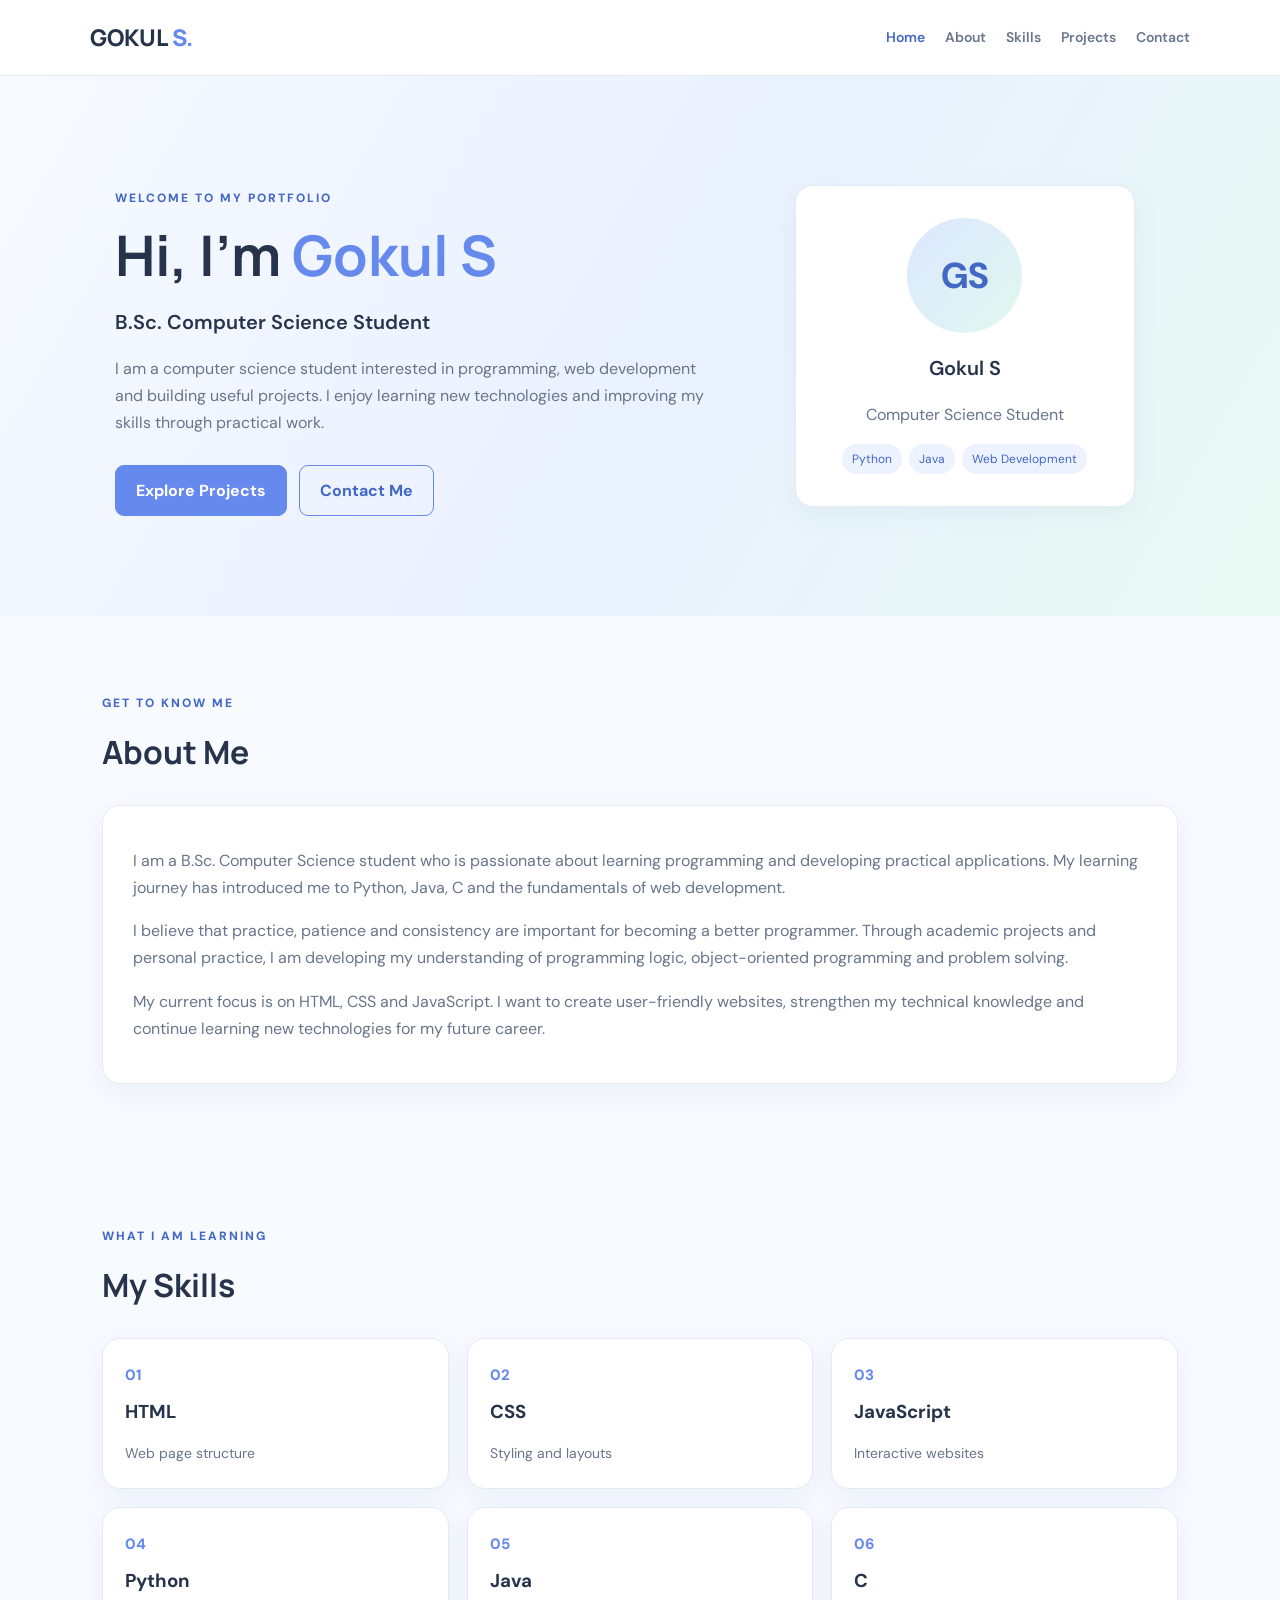
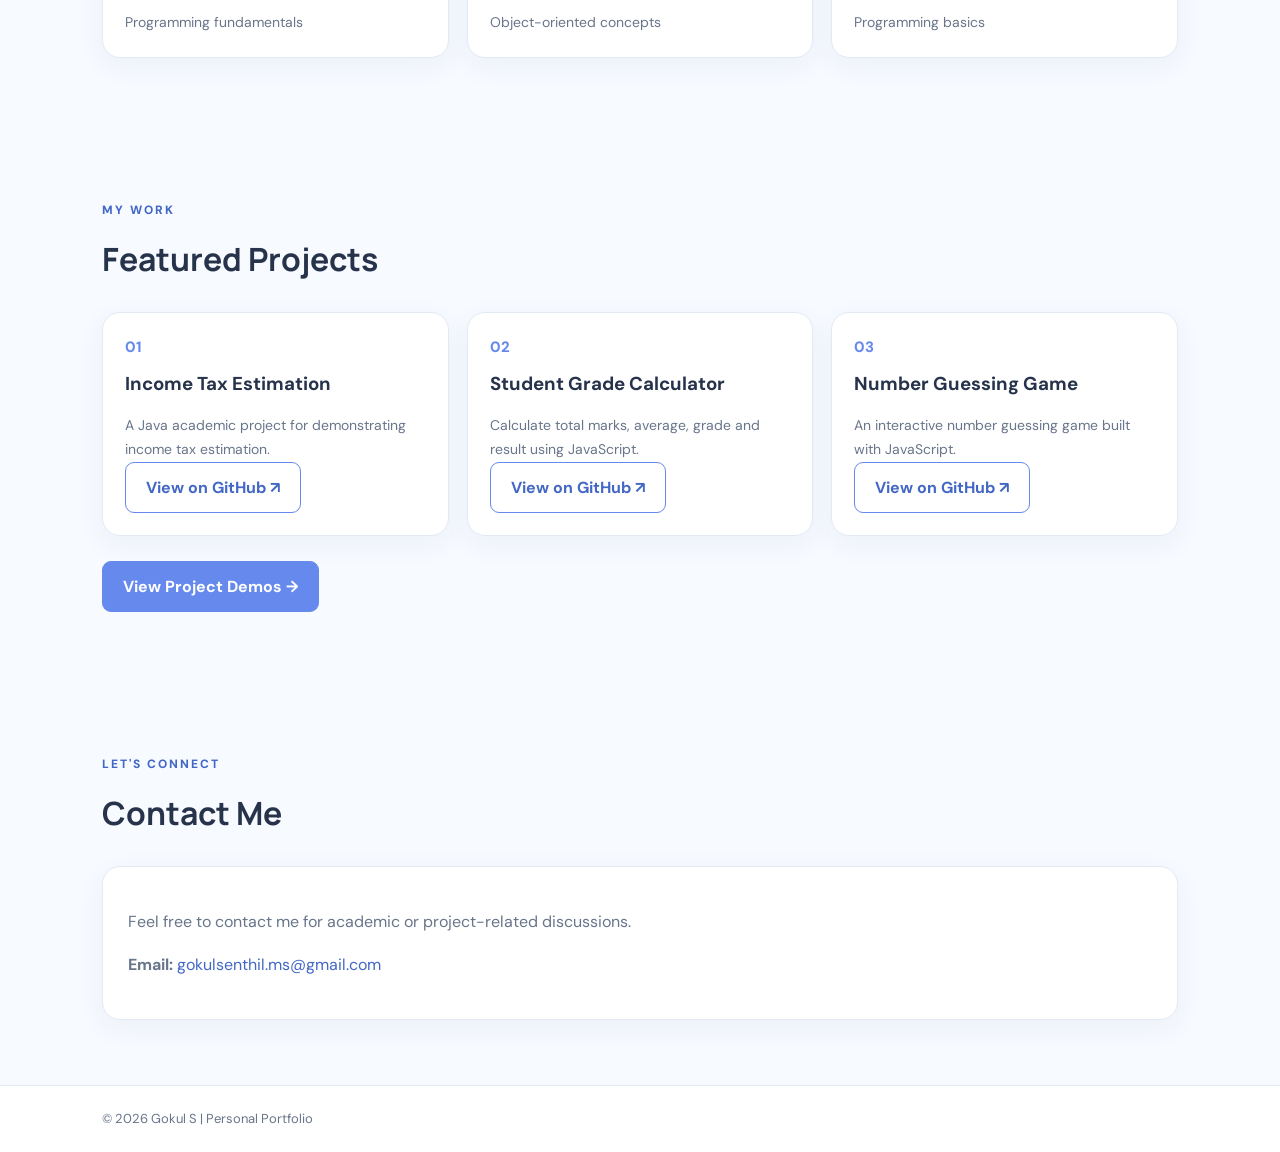
==== commit 36a41e74: "Add GitHub links to featured projects" ====
--- a/index.html
+++ b/index.html
@@ -137,6 +137,12 @@
                     A Java academic project for demonstrating
                     income tax estimation.
                 </p>
+                <a
+                    href="https://github.com/gokulsenthilms-png/incometax-estimation"
+                    class="btn btn-outline"
+                    target="_blank"
+                    rel="noopener noreferrer"
+                >View on GitHub ↗</a>
             </article>
 
             <article class="project-card">
@@ -146,6 +152,12 @@
                     Calculate total marks, average, grade and result
                     using JavaScript.
                 </p>
+                <a
+                    href="https://github.com/gokulsenthilms-png/student-grade-calculator"
+                    class="btn btn-outline"
+                    target="_blank"
+                    rel="noopener noreferrer"
+                >View on GitHub ↗</a>
             </article>
 
             <article class="project-card">
@@ -155,6 +167,12 @@
                     An interactive number guessing game built
                     with JavaScript.
                 </p>
+                <a
+                    href="https://github.com/gokulsenthilms-png/guess-random-number"
+                    class="btn btn-outline"
+                    target="_blank"
+                    rel="noopener noreferrer"
+                >View on GitHub ↗</a>
             </article>
         </div>
 
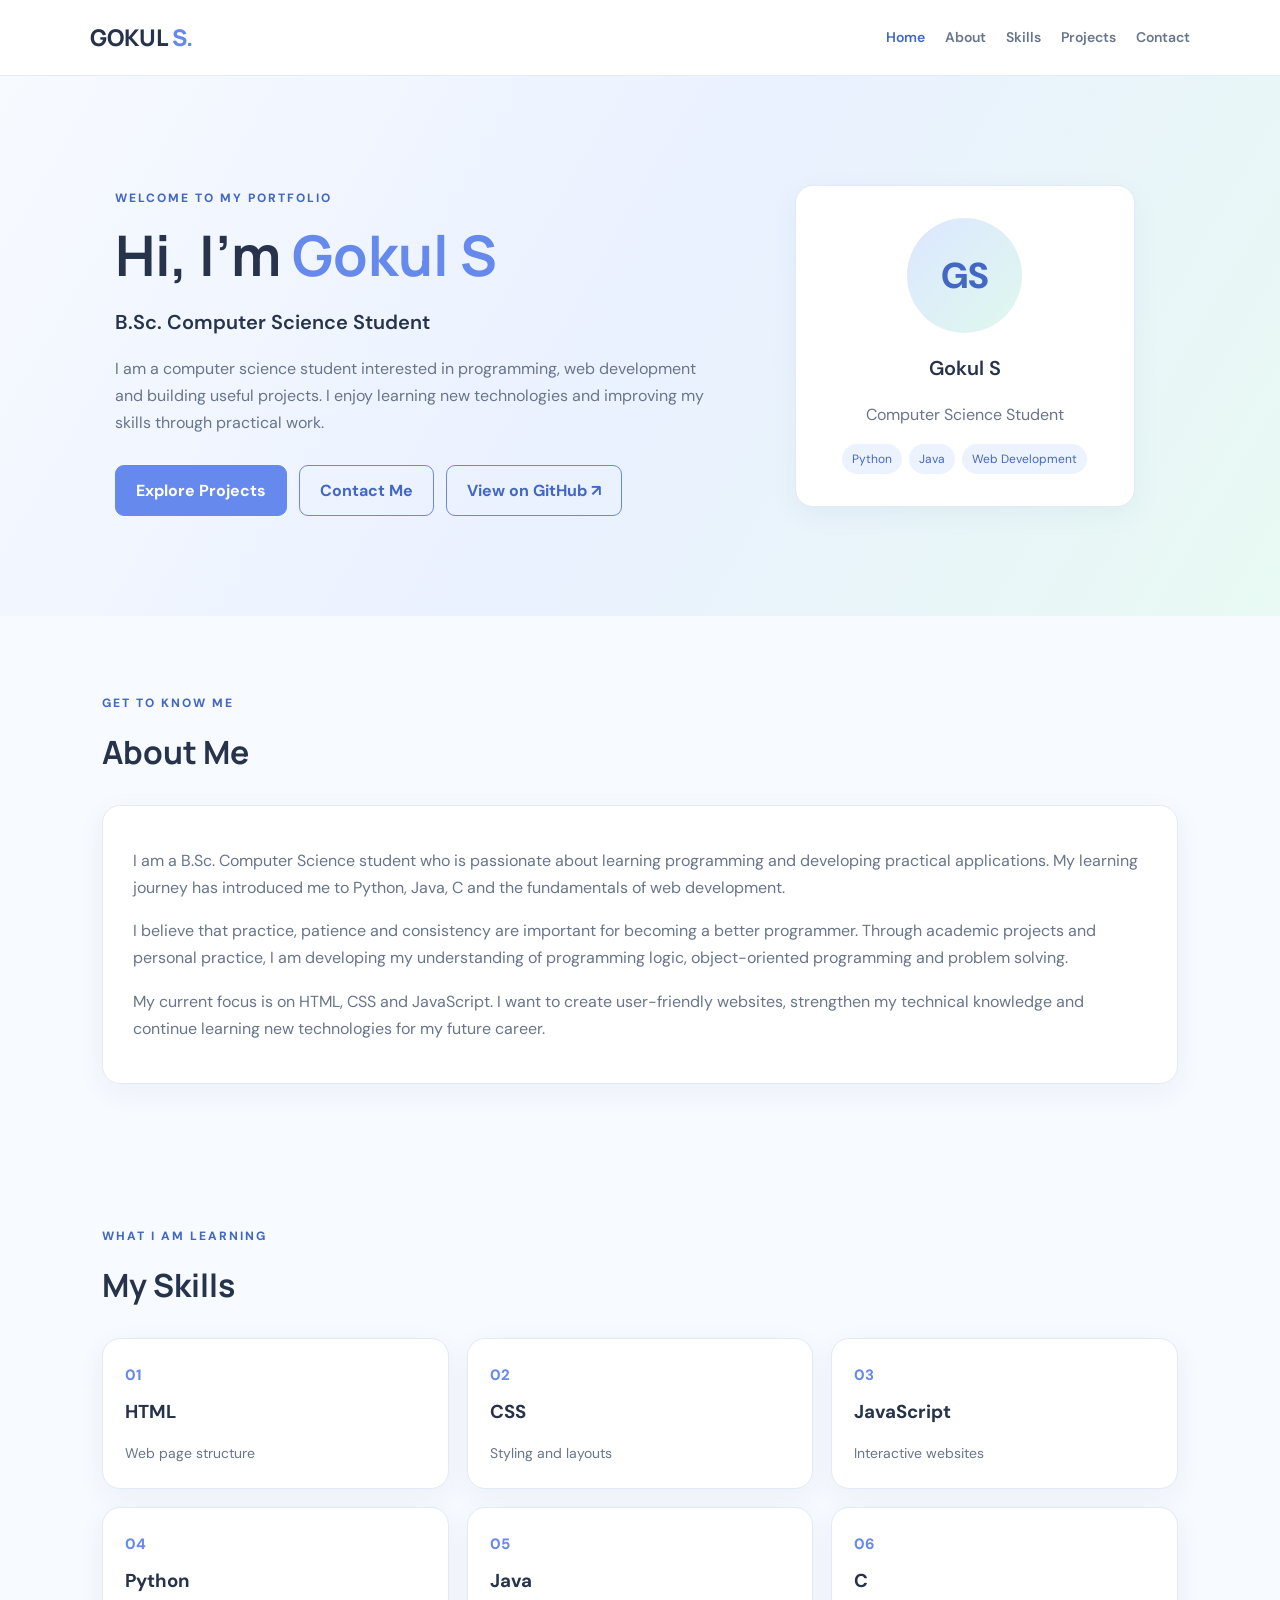
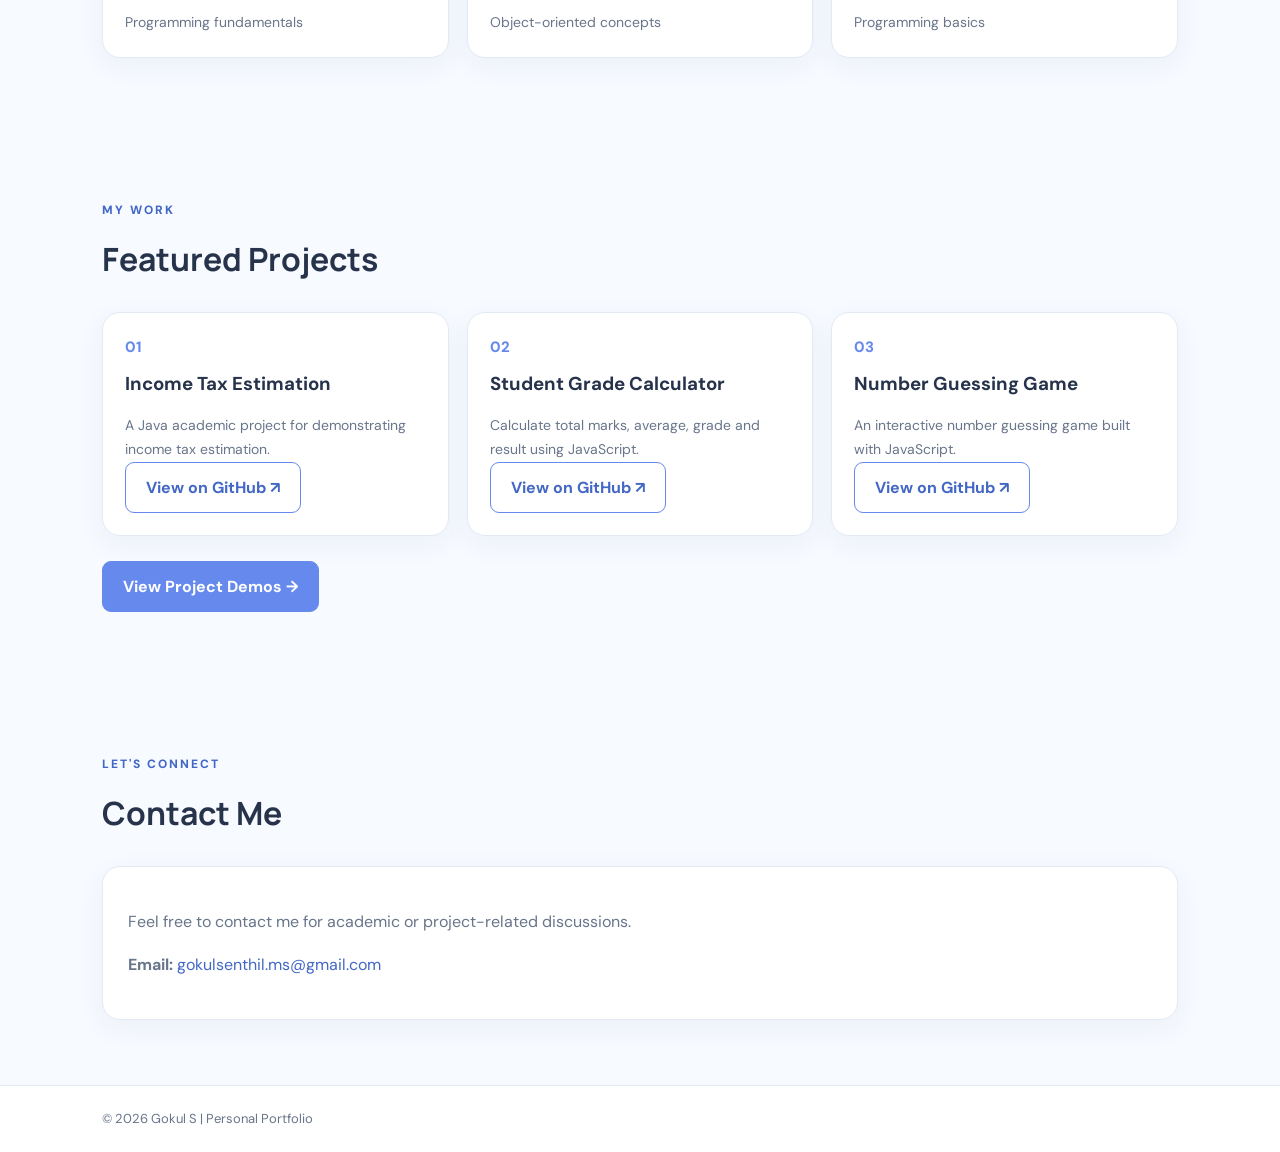
==== commit 54df35b8: "Add GitHub profile button" ====
--- a/index.html
+++ b/index.html
@@ -37,6 +37,12 @@
             <div class="hero-buttons">
                 <a href="project.html" class="btn">Explore Projects</a>
                 <a href="#contact" class="btn btn-outline">Contact Me</a>
+                <a
+                    href="https://github.com/gokulsenthilms-png"
+                    class="btn btn-outline"
+                    target="_blank"
+                    rel="noopener noreferrer"
+                >View on GitHub ↗</a>
             </div>
         </div>
 
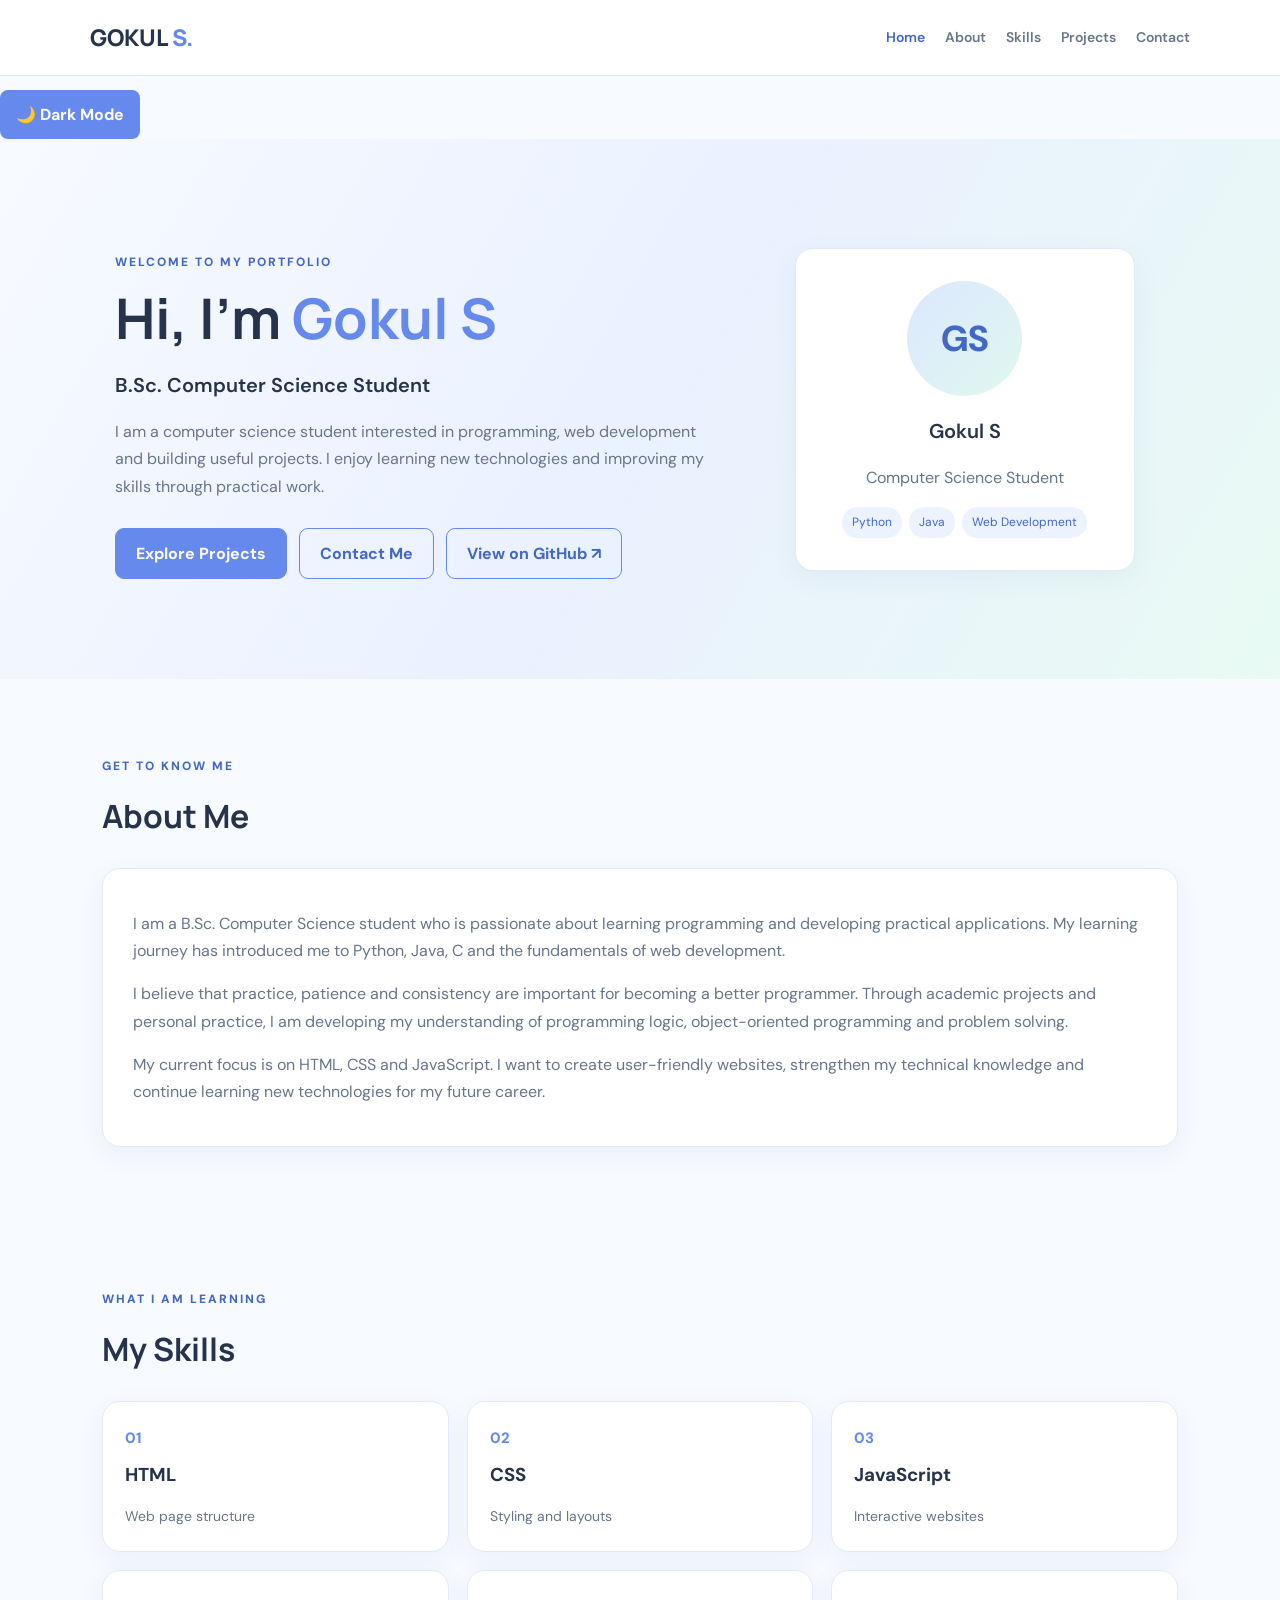
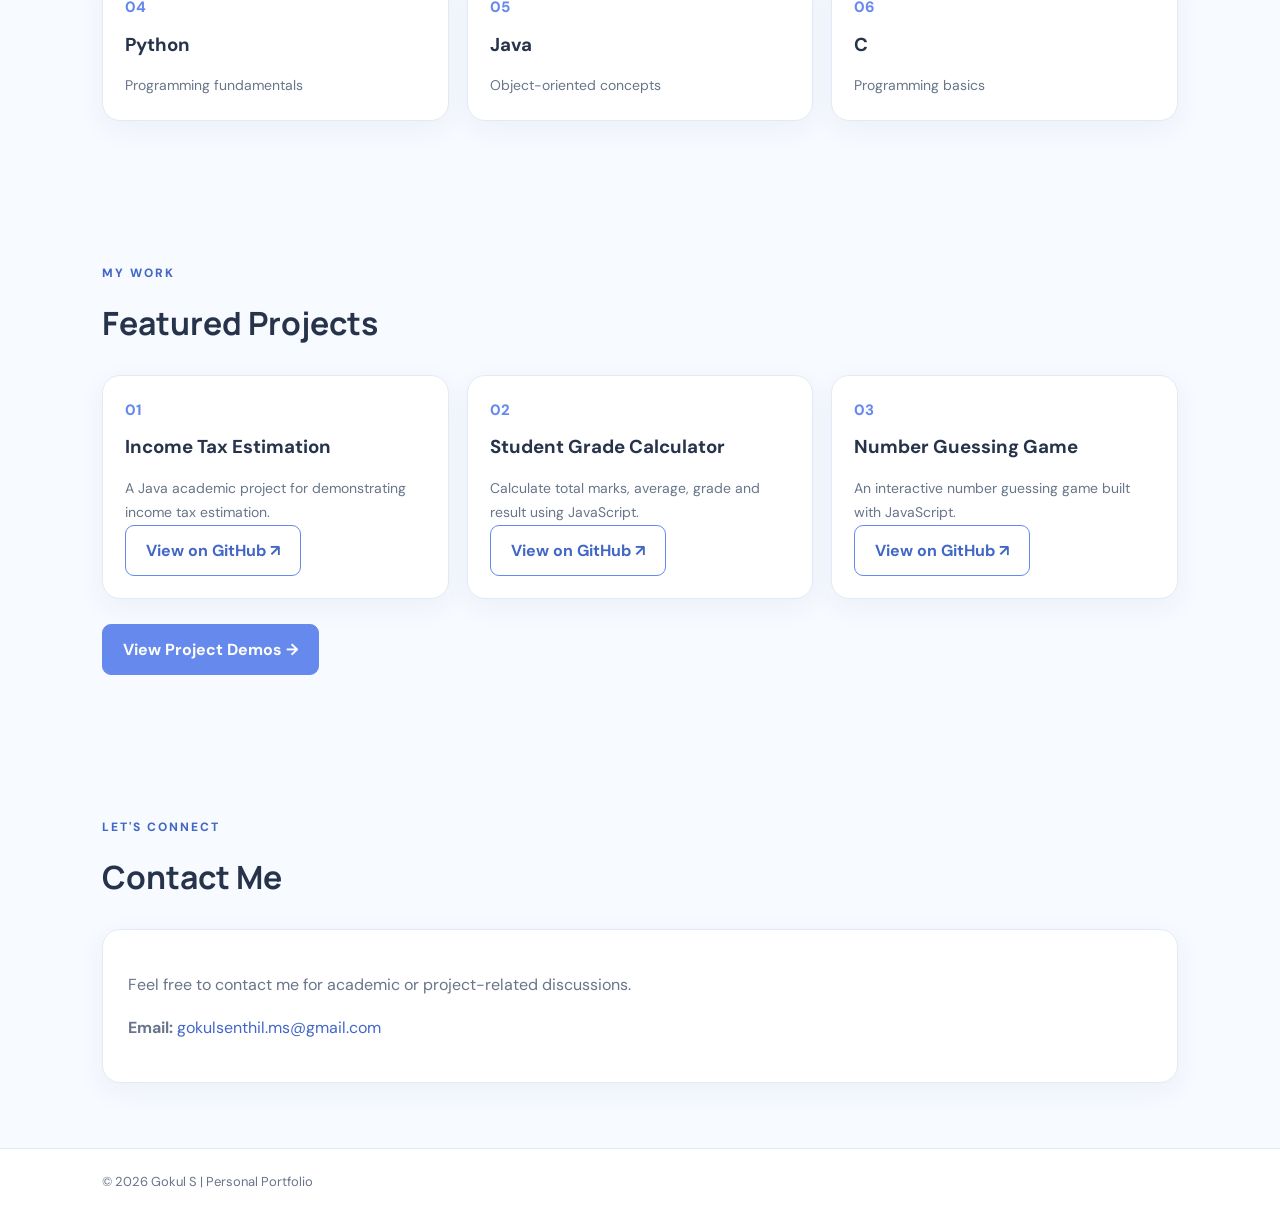
==== commit 9189e5ca: "Add dark mode button to homepage" ====
--- a/index.html
+++ b/index.html
@@ -20,6 +20,9 @@
         <a href="#contact">Contact</a>
     </nav>
 </header>
+<button id="themeToggle" type="button">
+    🌙 Dark Mode
+</button>
 
 <main>
     <section id="home" class="hero">
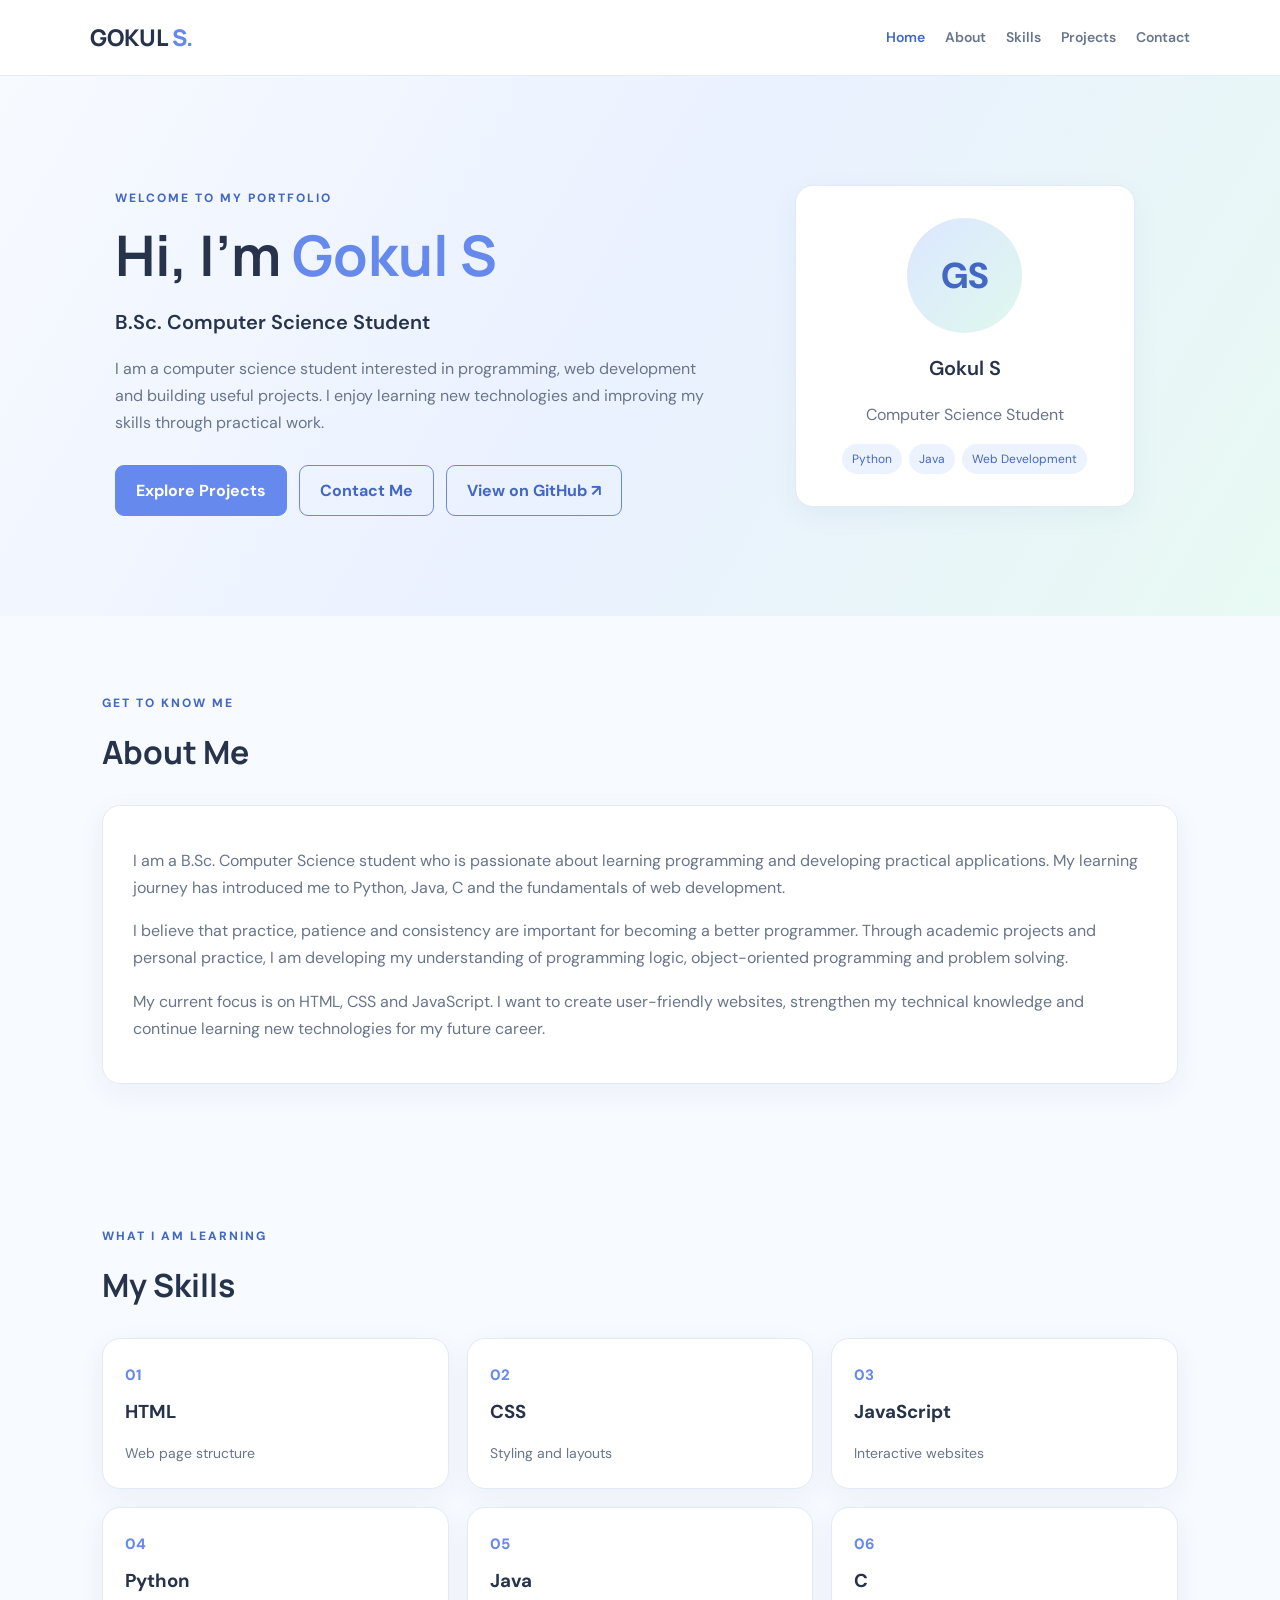
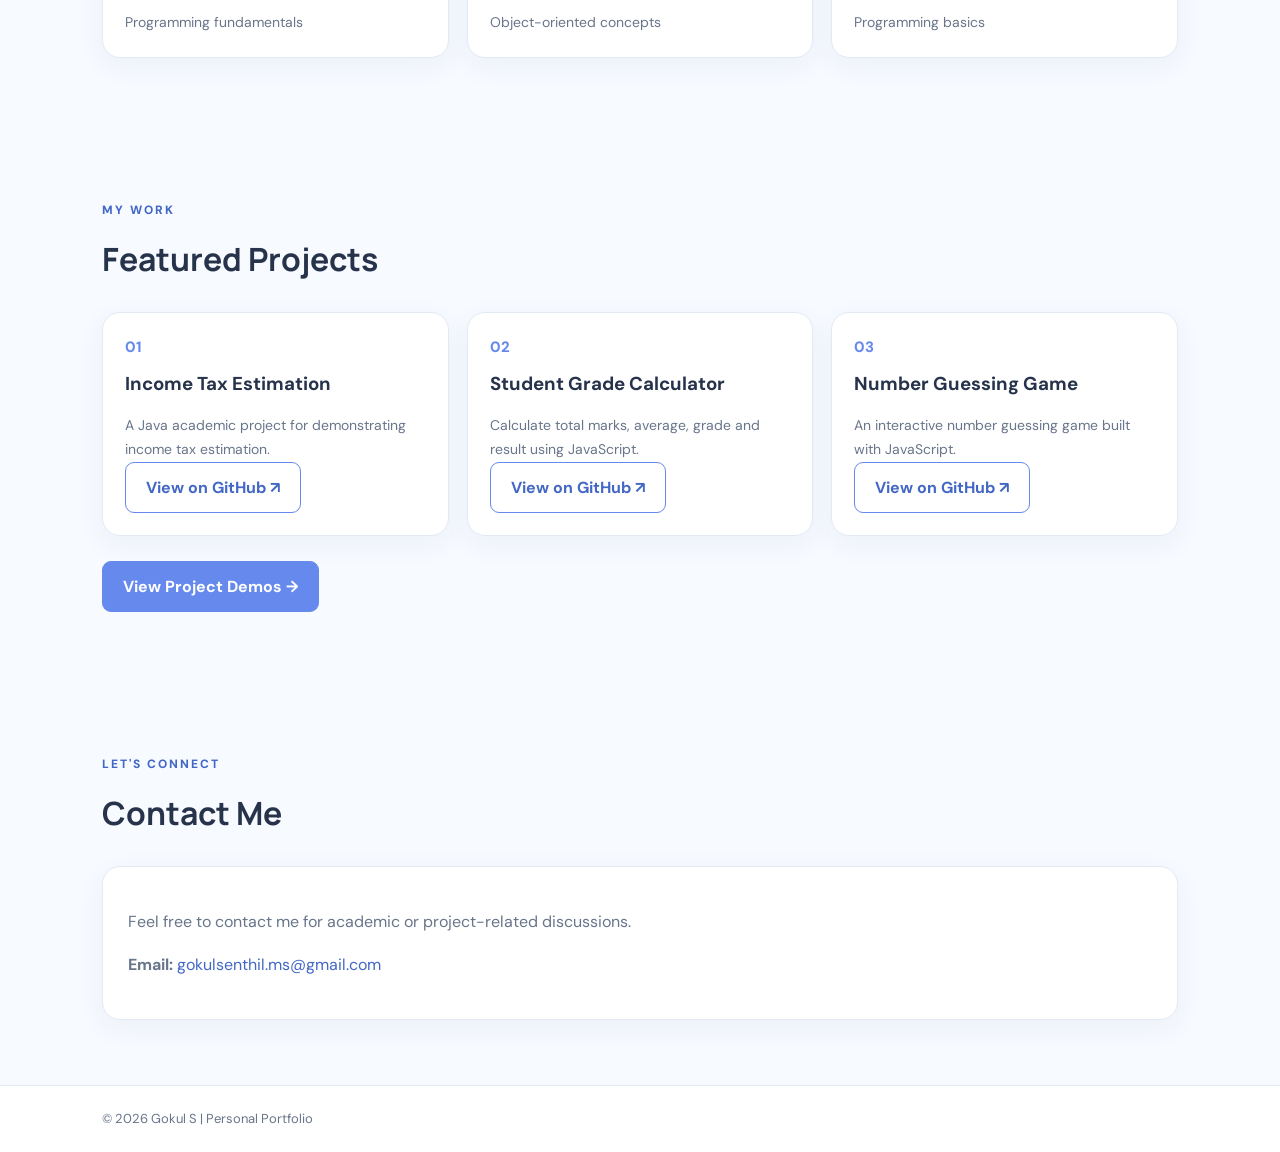
==== commit 382f6ddb: "Remove dark mode and update portfolio" ====
--- a/index.html
+++ b/index.html
@@ -20,10 +20,6 @@
         <a href="#contact">Contact</a>
     </nav>
 </header>
-<button id="themeToggle" type="button">
-    🌙 Dark Mode
-</button>
-
 <main>
     <section id="home" class="hero">
         <div class="hero-content">
